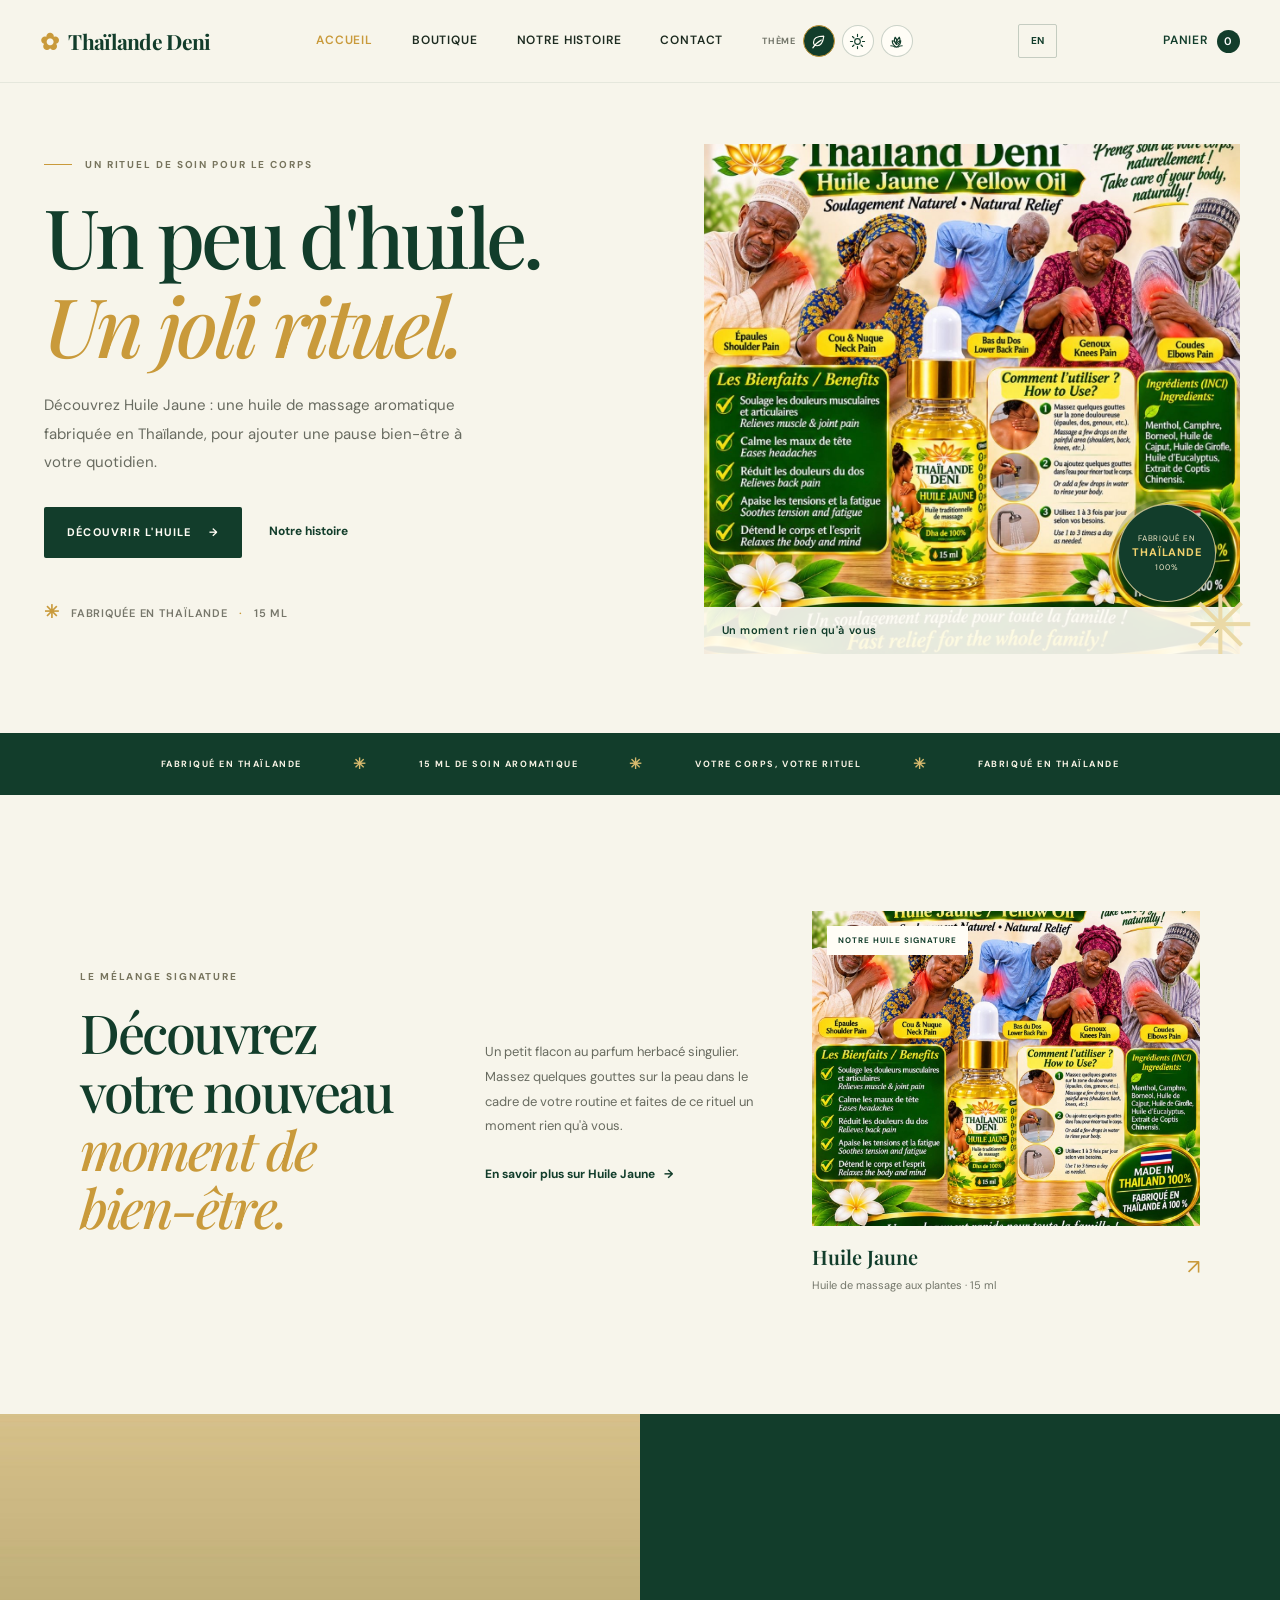
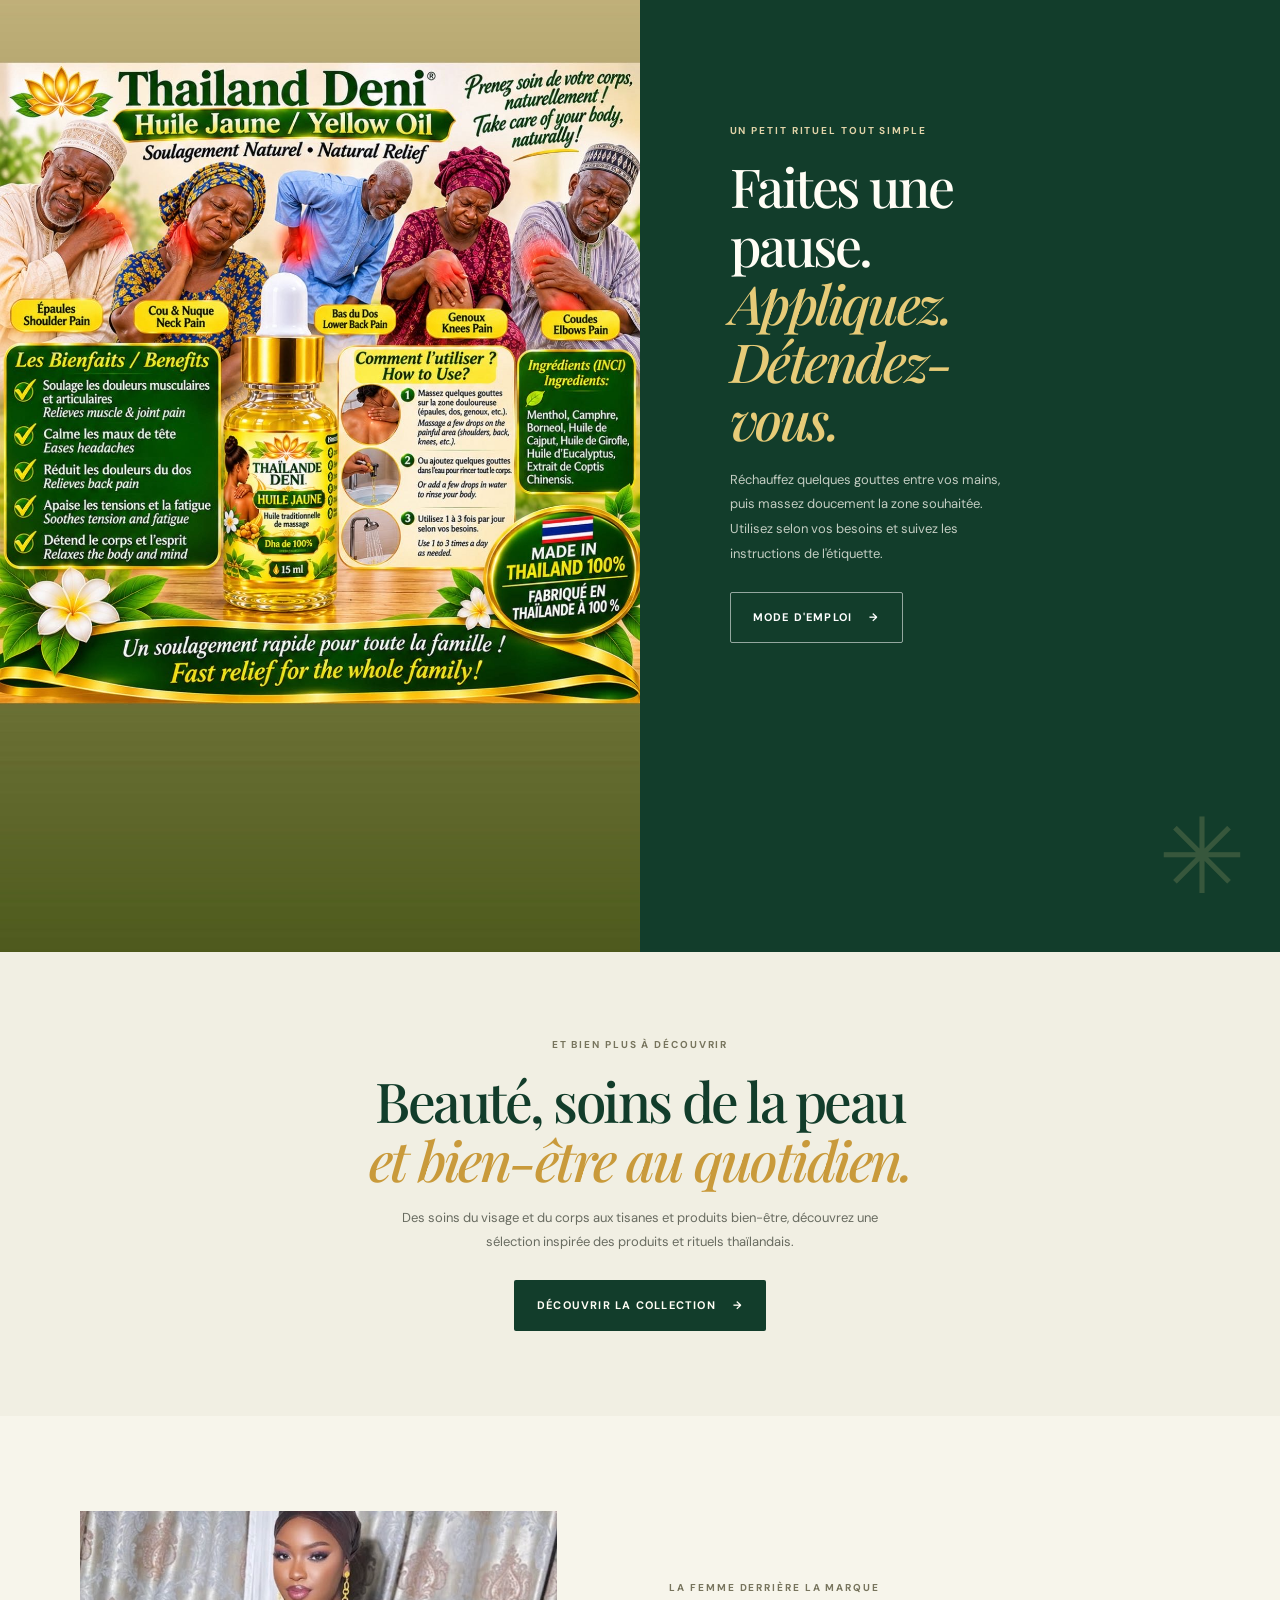
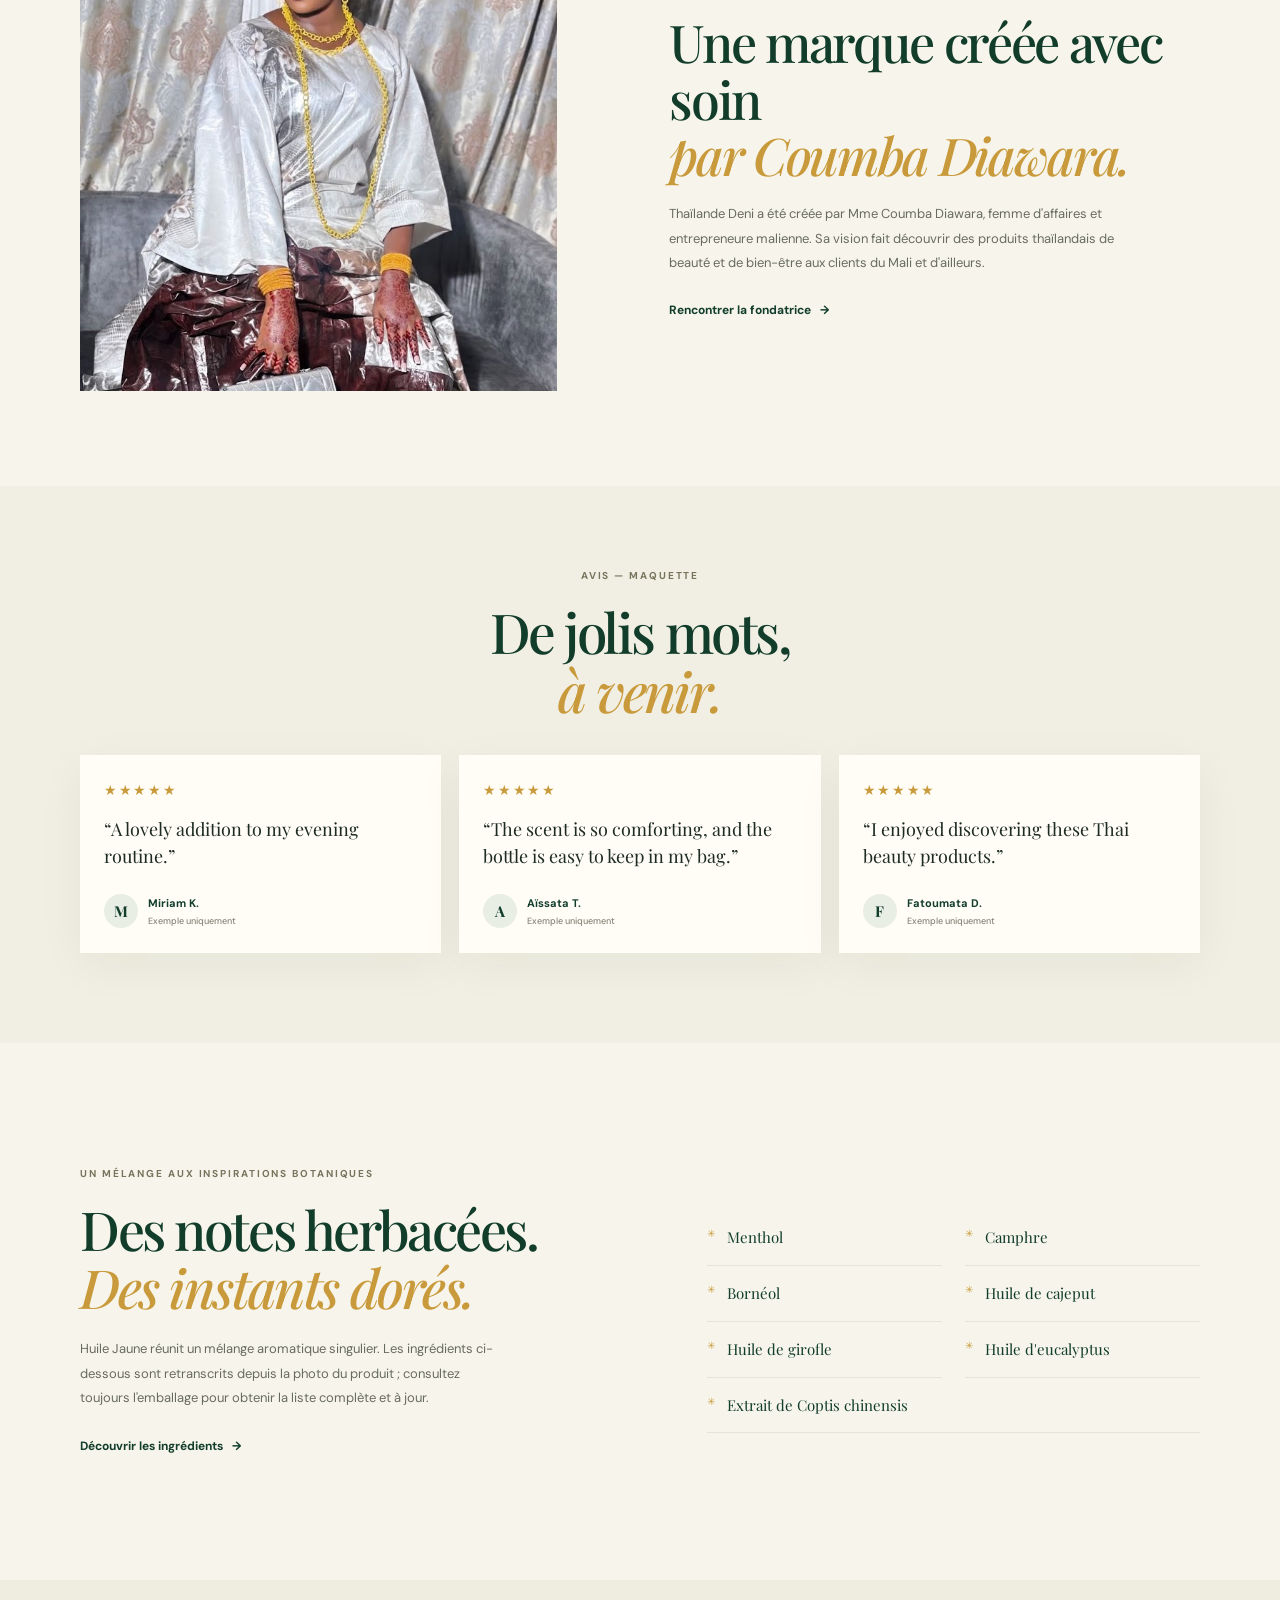
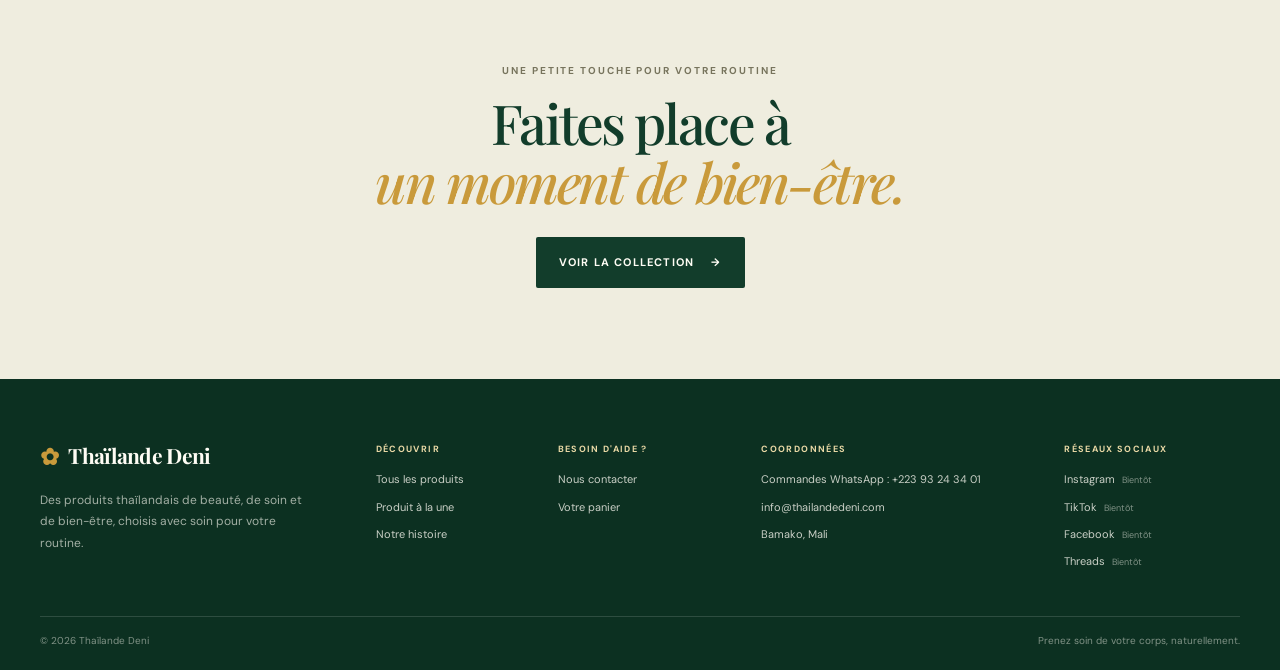
==== index.html @ bfac61f6 "li" ====
<!doctype html>
<html lang="fr">
  <head>
    <meta charset="utf-8">
    <meta name="viewport" content="width=device-width, initial-scale=1">
    <meta name="theme-color" content="#f7f5eb">
    <meta name="description" content="Discover Thai beauty, skincare and wellness at Thaïlande Deni, founded by Malian entrepreneur Coumba Diawara.">
    <title>Thaïlande Deni — Thai beauty & wellness</title>
    <link rel="icon" href="favicon-circle.png" type="image/png">
    <link rel="preconnect" href="https://fonts.googleapis.com">
    <link rel="preconnect" href="https://fonts.gstatic.com" crossorigin>
    <link href="https://fonts.googleapis.com/css2?family=DM+Sans:wght@400;500;600;700&family=Playfair+Display:wght@500;600;700&display=swap" rel="stylesheet">
    <link rel="stylesheet" href="styles.css">
    <script src="site.js" defer></script>
  </head>
  <body data-page="home">
    <div id="site-header"></div>
    <main>
      <section class="hero">
        <div class="hero-copy">
          <p class="eyebrow"><span class="eyebrow-line"></span> A THOUGHTFUL BODY-CARE RITUAL</p>
          <h1>A little oil.<br><em>A lovely ritual.</em></h1>
          <p class="hero-description">Meet Huile Jaune: an aromatic massage oil made in Thailand, created to bring a moment of care to your everyday.</p>
          <div class="hero-actions">
            <a class="button button-dark" href="shop.html">Discover the oil <span aria-hidden="true">→</span></a>
            <a class="text-link" href="story.html">Our story</a>
          </div>
          <div class="hero-note"><span class="thai-mark" aria-hidden="true">✳</span> Made in Thailand <span class="note-divider">·</span> 15 ml</div>
        </div>
        <a class="hero-image image-frame" href="product.html" aria-label="Discover Thaïlande Deni Huile Jaune">
          <img src="IMG_1289.JPG" alt="Thaïlande Deni Huile Jaune product poster, showing the golden 15 ml bottle and its ingredients">
          <span class="image-stamp"><span>MADE IN</span><strong>THAILAND</strong><span>100%</span></span>
          <span class="image-caption">A daily moment, made yours <span aria-hidden="true">↗</span></span>
        </a>
        <span class="hero-ornament ornament-one" aria-hidden="true">✳</span>
      </section>

      <section class="ticker" aria-label="Product highlights">
        <span>MADE IN THAILAND</span><i aria-hidden="true">✳</i><span>15 ML OF AROMATIC CARE</span><i aria-hidden="true">✳</i><span>YOUR BODY, YOUR RITUAL</span><i aria-hidden="true">✳</i><span>MADE IN THAILAND</span>
      </section>

      <section class="section product-intro">
        <div class="section-heading">
          <p class="eyebrow">THE SIGNATURE BLEND</p>
          <h2>Meet your new<br><em>moment of care.</em></h2>
        </div>
        <div class="product-intro-copy">
          <p>A compact bottle with a distinctive herbal aroma. Massage a few drops into the skin as part of your body-care routine, and let the familiar ritual be a moment just for you.</p>
          <a class="text-link" href="product.html">Get to know Huile Jaune <span aria-hidden="true">→</span></a>
        </div>
        <a class="product-feature-card" href="product.html">
          <div class="product-feature-image">
            <img src="IMG_1289.JPG" alt="Thaïlande Deni Huile Jaune, golden massage oil in a 15 ml dropper bottle" loading="lazy">
            <span class="product-badge">OUR SIGNATURE OIL</span>
          </div>
          <div class="product-feature-details">
            <div><h3>Huile Jaune</h3><p>Herbal massage oil · 15 ml</p></div>
            <span class="product-feature-arrow" aria-hidden="true">↗</span>
          </div>
        </a>
      </section>

      <section class="ritual-band">
        <div class="ritual-image">
          <img src="IMG_1289.JPG" alt="The Huile Jaune bottle and illustrated directions for use" loading="lazy">
        </div>
        <div class="ritual-copy">
          <p class="eyebrow eyebrow-light">A SIMPLE LITTLE RITUAL</p>
          <h2>Pause.<br><em>Apply. Unwind.</em></h2>
          <p>Warm a few drops between your hands, then massage gently into the area of your choice. Use as needed, following the directions on the product label.</p>
          <a class="button button-light" href="product.html#how-to-use">How to use <span aria-hidden="true">→</span></a>
        </div>
        <span class="ritual-flower" aria-hidden="true">✳</span>
      </section>

      <section class="home-collection">
        <p class="eyebrow">A LITTLE MORE TO EXPLORE</p>
        <h2>Thai beauty, skincare<br><em>& everyday wellness.</em></h2>
        <p>From skincare and body care to herbal teas and wellness finds, explore a collection inspired by the products and rituals of Thailand.</p>
        <a class="button button-dark" href="shop.html">Explore the collection <span aria-hidden="true">→</span></a>
      </section>

      <section class="founder-section">
        <div class="founder-image image-frame">
          <img src="CREATOR.png" alt="Ms. Coumba Diawara, Malian businesswoman and founder of Thaïlande Deni" loading="lazy">
        </div>
        <div class="founder-copy">
          <p class="eyebrow">THE WOMAN BEHIND THE BRAND</p>
          <h2>Founded with care<br><em>by Coumba Diawara.</em></h2>
          <p>Thaïlande Deni was started by Ms. Coumba Diawara, a Malian businesswoman and entrepreneur. Her vision brings Thai beauty and wellness discoveries to customers in Mali and beyond.</p>
          <a class="text-link" href="story.html">Meet the founder <span aria-hidden="true">→</span></a>
        </div>
      </section>

      <section class="reviews-section">
        <div class="reviews-heading">
          <p class="eyebrow">REVIEWS — MOCKUP</p>
          <h2>Kind words,<br><em>in the making.</em></h2>
        </div>
        <div class="review-grid">
          <article class="review-card">
            <p class="review-stars" aria-label="5 out of 5 stars">★★★★★</p>
            <blockquote>“A lovely addition to my evening routine.”</blockquote>
            <p class="review-author"><span aria-hidden="true">M</span><span>Miriam K.<small>Example only</small></span></p>
          </article>
          <article class="review-card">
            <p class="review-stars" aria-label="5 out of 5 stars">★★★★★</p>
            <blockquote>“The scent is so comforting, and the bottle is easy to keep in my bag.”</blockquote>
            <p class="review-author"><span aria-hidden="true">A</span><span>Aïssata T.<small>Example only</small></span></p>
          </article>
          <article class="review-card">
            <p class="review-stars" aria-label="5 out of 5 stars">★★★★★</p>
            <blockquote>“I enjoyed discovering these Thai beauty products.”</blockquote>
            <p class="review-author"><span aria-hidden="true">F</span><span>Fatoumata D.<small>Example only</small></span></p>
          </article>
        </div>
      </section>

      <section class="section ingredient-section">
        <div class="ingredient-copy">
          <p class="eyebrow">A BOTANICAL-INSPIRED BLEND</p>
          <h2>Herbal notes.<br><em>Golden moments.</em></h2>
          <p>Huile Jaune brings together a distinctive aromatic blend. The ingredient names below are transcribed from the product image; always check the packaging for the complete, current ingredient information.</p>
          <a class="text-link" href="product.html#ingredients">Explore the ingredients <span aria-hidden="true">→</span></a>
        </div>
        <div class="ingredient-list">
          <span>Menthol</span><span>Camphor</span><span>Borneol</span><span>Cajeput oil</span><span>Clove oil</span><span>Eucalyptus oil</span><span>Coptis chinensis extract</span>
        </div>
      </section>

      <section class="closing-cta">
        <p class="eyebrow">A LITTLE SOMETHING FOR YOUR ROUTINE</p>
        <h2>Make room for<br><em>a moment of care.</em></h2>
        <a class="button button-dark" href="shop.html">Shop the collection <span aria-hidden="true">→</span></a>
      </section>
    </main>
    <div id="site-footer"></div>
  </body>
</html>
---- styles.css ----
:root {
  color-scheme: light;
  --cream: #f7f5eb;
  --paper: #fffdf6;
  --green: #123d2b;
  --green-dark: #0c3021;
  --green-soft: #e9eee4;
  --gold: #c99a3b;
  --gold-light: #ead9a6;
  --ink: #1d2b20;
  --muted: #73766a;
  --line: #e7e4d7;
  --surface-soft: #efeddf;
  --surface-raised: #f1efe3;
  --image-bg: #d7ce9e;
  --image-accent: #b6a95c;
  --eyebrow: #77745d;
  --body-muted: #686b60;
  --text-muted: #77776b;
  --text-subtle: #858578;
  --input-border: #dedbce;
  --input-background: rgba(255,253,246,.62);
  --header-border: rgba(18, 61, 43, .08);
  --header-control-border: rgba(18, 61, 43, .22);
  --focus-ring: rgba(201,154,59,.12);
  --image-stamp-border: rgba(234,217,166,.8);
  --image-stamp-shadow: rgba(18,61,43,.18);
  --image-stamp-text: #f2e8c9;
  --image-stamp-accent: #f1d16e;
  --image-caption-bg: rgba(255,253,246,.9);
  --ticker-text: #f7f3e5;
  --ticker-accent: #d7ba6e;
  --shadow-tint: rgba(35,47,27,.05);
  --serif: "Playfair Display", Georgia, serif;
  --sans: "DM Sans", Arial, sans-serif;
}

html[data-theme="saffron"] {
  --cream: #fbf3e7;
  --paper: #fffaf1;
  --green: #633d2c;
  --green-dark: #3d261f;
  --green-soft: #f1e4d4;
  --gold: #b9693a;
  --gold-light: #e7b77d;
  --ink: #30251f;
  --muted: #78675c;
  --line: #e9dacb;
  --surface-soft: #f0e2d2;
  --surface-raised: #f8efe3;
  --image-bg: #ddc69b;
  --image-accent: #bd8950;
  --eyebrow: #80634e;
  --body-muted: #705f53;
  --text-muted: #79685c;
  --text-subtle: #897a6d;
  --input-border: #e4d2c1;
  --input-background: rgba(255,250,241,.74);
  --header-border: rgba(99,61,44,.12);
  --header-control-border: rgba(99,61,44,.25);
  --focus-ring: rgba(185,105,58,.14);
  --image-stamp-border: rgba(231,183,125,.8);
  --image-stamp-shadow: rgba(61,38,31,.18);
  --image-stamp-text: #fff0d8;
  --image-stamp-accent: #f2c475;
  --image-caption-bg: rgba(255,250,241,.92);
  --ticker-text: #fff5e8;
  --ticker-accent: #efc579;
  --shadow-tint: rgba(69,43,29,.07);
}

html[data-theme="lotus"] {
  --cream: #f2f0f7;
  --paper: #fffdfd;
  --green: #48334f;
  --green-dark: #302339;
  --green-soft: #ebe5f0;
  --gold: #a75968;
  --gold-light: #dfb4aa;
  --ink: #2c2630;
  --muted: #766c78;
  --line: #e6dfe8;
  --surface-soft: #ebe7f0;
  --surface-raised: #f5f0f5;
  --image-bg: #d7c8db;
  --image-accent: #927282;
  --eyebrow: #78677a;
  --body-muted: #6f6572;
  --text-muted: #766c78;
  --text-subtle: #867b89;
  --input-border: #dcd3e0;
  --input-background: rgba(255,253,253,.76);
  --header-border: rgba(72,51,79,.12);
  --header-control-border: rgba(72,51,79,.24);
  --focus-ring: rgba(167,89,104,.14);
  --image-stamp-border: rgba(223,180,170,.82);
  --image-stamp-shadow: rgba(48,35,57,.2);
  --image-stamp-text: #f8eaf0;
  --image-stamp-accent: #f0c3b4;
  --image-caption-bg: rgba(255,253,253,.92);
  --ticker-text: #f8f2f8;
  --ticker-accent: #e8bec0;
  --shadow-tint: rgba(48,35,57,.07);
}

* { box-sizing: border-box; }

html { scroll-behavior: smooth; }

body {
  margin: 0;
  background: var(--cream);
  color: var(--ink);
  font-family: var(--sans);
  font-size: 15px;
  line-height: 1.65;
  -webkit-font-smoothing: antialiased;
}

img { display: block; max-width: 100%; }
a { color: inherit; }
button, input, select, textarea { font: inherit; }
button, a { -webkit-tap-highlight-color: transparent; }

.skip-link {
  position: absolute;
  top: -50px;
  left: 16px;
  z-index: 20;
  padding: 10px 16px;
  background: var(--paper);
  color: var(--green);
}
.skip-link:focus { top: 12px; }

.site-header {
  position: relative;
  z-index: 5;
  border-bottom: 1px solid var(--header-border);
  background: var(--cream);
}
.header-inner {
  width: min(1240px, calc(100% - 80px));
  height: 82px;
  margin: 0 auto;
  display: flex;
  align-items: center;
  justify-content: space-between;
}
.wordmark {
  display: inline-flex;
  align-items: center;
  gap: 10px;
  color: var(--green);
  font-family: var(--serif);
  font-size: 21px;
  font-weight: 700;
  letter-spacing: -.7px;
  text-decoration: none;
}
.wordmark-flower { color: var(--gold); font-size: 23px; }
.primary-nav { display: flex; align-items: center; gap: 39px; }
.primary-nav a, .header-bag {
  color: var(--ink);
  font-size: 12px;
  font-weight: 600;
  letter-spacing: .07em;
  text-decoration: none;
  text-transform: uppercase;
}
.primary-nav a { transition: color .2s ease; }
.primary-nav a:hover, .primary-nav a[aria-current="page"] { color: var(--gold); }
.header-bag {
  display: inline-flex;
  align-items: center;
  gap: 9px;
  color: var(--green);
}
.language-toggle {
  min-width: 39px;
  height: 34px;
  padding: 0 8px;
  border: 1px solid var(--header-control-border);
  border-radius: 2px;
  background: transparent;
  color: var(--green);
  cursor: pointer;
  font-size: 10px;
  font-weight: 700;
  letter-spacing: .08em;
}
.language-toggle:hover { border-color: var(--gold); color: var(--gold); }
.theme-control { display: inline-flex; align-items: center; gap: 7px; color: var(--green); }
.theme-control-label { color: var(--muted); font-size: 9px; font-weight: 700; letter-spacing: .08em; text-transform: uppercase; }
.theme-option {
  display: grid;
  width: 32px;
  height: 32px;
  place-items: center;
  padding: 6px;
  border: 1px solid var(--header-control-border);
  border-radius: 50%;
  background: var(--paper);
  color: var(--green);
  cursor: pointer;
  transition: background .2s ease, color .2s ease, border-color .2s ease;
}
.theme-option svg { width: 17px; height: 17px; fill: none; stroke: currentColor; stroke-linecap: round; stroke-linejoin: round; stroke-width: 1.6; }
.theme-option[aria-pressed="true"] { border-color: var(--gold); background: var(--green); color: var(--paper); }
.theme-option:hover { border-color: var(--gold); }
.theme-option:focus-visible { outline: 2px solid var(--gold); outline-offset: 3px; }
.bag-count {
  display: inline-grid;
  width: 23px;
  height: 23px;
  place-items: center;
  border-radius: 50%;
  background: var(--green);
  color: white;
  font-size: 11px;
}
.menu-toggle {
  display: none;
  border: 0;
  background: transparent;
  color: var(--green);
  font-size: 23px;
}

.hero {
  position: relative;
  width: min(1240px, calc(100% - 80px));
  min-height: 650px;
  margin: 0 auto;
  display: grid;
  grid-template-columns: 1fr .91fr;
  align-items: center;
  gap: 74px;
  padding: 55px 0 74px;
}
.hero-copy { position: relative; z-index: 1; padding: 0 0 12px 4px; }
.eyebrow {
  margin: 0 0 19px;
  color: var(--eyebrow);
  font-size: 10px;
  font-weight: 700;
  letter-spacing: .19em;
  line-height: 1.5;
  text-transform: uppercase;
}
.eyebrow-line {
  display: inline-block;
  width: 28px;
  height: 1px;
  margin: 0 9px 3px 0;
  background: var(--gold);
}
h1, h2, h3, p { margin-top: 0; }
h1, h2 {
  color: var(--green);
  font-family: var(--serif);
  font-weight: 500;
  letter-spacing: -.045em;
  line-height: 1.08;
}
.hero h1 { margin-bottom: 23px; font-size: clamp(52px, 6.4vw, 84px); }
h1 em, h2 em { color: var(--gold); font-weight: 500; }
.hero-description {
  max-width: 440px;
  margin-bottom: 30px;
  color: var(--body-muted);
  font-size: 15px;
  line-height: 1.9;
}
.hero-actions { display: flex; align-items: center; gap: 27px; }
.button {
  min-height: 51px;
  display: inline-flex;
  align-items: center;
  justify-content: center;
  gap: 17px;
  padding: 0 22px;
  border: 1px solid transparent;
  border-radius: 2px;
  cursor: pointer;
  font-size: 11px;
  font-weight: 700;
  letter-spacing: .11em;
  text-decoration: none;
  text-transform: uppercase;
  transition: background .2s ease, color .2s ease, transform .2s ease;
}
.button:hover { transform: translateY(-2px); }
.button-dark { background: var(--green); color: #fffdf5; }
.button-dark:hover { background: var(--green-dark); }
.button-light { border-color: rgba(255,255,255,.55); background: transparent; color: white; }
.button-light:hover { background: white; color: var(--green); }
.text-link {
  display: inline-flex;
  align-items: center;
  gap: 9px;
  color: var(--green);
  font-size: 12px;
  font-weight: 700;
  text-decoration: none;
}
.text-link:hover { color: var(--gold); }
.hero-note {
  margin-top: 40px;
  color: var(--text-muted);
  font-size: 11px;
  font-weight: 600;
  letter-spacing: .08em;
  text-transform: uppercase;
}
.thai-mark { margin-right: 7px; color: var(--gold); font-size: 18px; vertical-align: -1px; }
.note-divider { margin: 0 7px; color: var(--gold); }
.hero-image {
  position: relative;
  width: 100%;
  height: 510px;
  overflow: hidden;
  background: var(--image-bg);
  text-decoration: none;
}
.image-frame { display: block; }
.image-frame img {
  width: 100%;
  height: 100%;
  object-fit: cover;
  object-position: center;
  transition: transform .6s cubic-bezier(.2,.7,.2,1);
}
.image-frame:hover img { transform: scale(1.025); }
.image-stamp {
  position: absolute;
  right: 24px;
  bottom: 52px;
  width: 98px;
  height: 98px;
  display: flex;
  flex-direction: column;
  align-items: center;
  justify-content: center;
  border: 1px solid var(--image-stamp-border);
  border-radius: 50%;
  background: var(--green);
  box-shadow: 0 0 0 5px var(--image-stamp-shadow);
  color: var(--image-stamp-text);
  font-size: 8px;
  letter-spacing: .1em;
  line-height: 1.55;
  text-align: center;
}
.image-stamp strong { color: var(--image-stamp-accent); font-size: 11px; }
.image-caption {
  position: absolute;
  right: 0;
  bottom: 0;
  left: 0;
  display: flex;
  justify-content: space-between;
  padding: 14px 18px;
  background: var(--image-caption-bg);
  color: var(--green);
  font-size: 11px;
  font-weight: 600;
  letter-spacing: .05em;
}
.hero-ornament {
  position: absolute;
  right: -57px;
  bottom: 66px;
  color: var(--gold-light);
  font-size: 82px;
  line-height: 1;
}

.ticker {
  min-height: 62px;
  display: flex;
  align-items: center;
  justify-content: center;
  gap: clamp(18px, 4vw, 55px);
  overflow: hidden;
  background: var(--green);
  color: var(--ticker-text);
  font-size: 9px;
  font-weight: 700;
  letter-spacing: .17em;
  white-space: nowrap;
}
.ticker i { color: var(--ticker-accent); font-size: 15px; font-style: normal; }

.section { width: min(1120px, calc(100% - 80px)); margin: 0 auto; }
.product-intro {
  display: grid;
  grid-template-columns: .9fr .7fr 1fr;
  align-items: center;
  column-gap: 55px;
  padding-top: 116px;
  padding-bottom: 120px;
}
.section-heading h2, .ingredient-copy h2, .ritual-copy h2, .how-to-heading h2 {
  margin-bottom: 0;
  font-size: clamp(38px, 4.2vw, 54px);
}
.product-intro-copy { align-self: center; padding-top: 21px; }
.product-intro-copy p, .ingredient-copy > p:not(.eyebrow) {
  margin-bottom: 22px;
  color: var(--body-muted);
  font-size: 13px;
  line-height: 1.9;
}
.product-feature-card { color: inherit; text-decoration: none; }
.product-feature-image {
  position: relative;
  height: 315px;
  overflow: hidden;
  background: var(--image-bg);
}
.product-feature-image img, .shop-card-image img {
  width: 100%;
  height: 100%;
  object-fit: cover;
  object-position: center;
  transition: transform .5s ease;
}
.product-feature-card:hover .product-feature-image img, .shop-card-image:hover img { transform: scale(1.035); }
.product-badge {
  position: absolute;
  top: 15px;
  left: 15px;
  padding: 8px 11px;
  background: var(--paper);
  color: var(--green);
  font-size: 8px;
  font-weight: 700;
  letter-spacing: .13em;
}
.product-feature-details { display: flex; align-items: center; justify-content: space-between; padding-top: 14px; }
.product-feature-details h3 { margin-bottom: 3px; color: var(--green); font-family: var(--serif); font-size: 20px; font-weight: 600; }
.product-feature-details p { margin: 0; color: var(--muted); font-size: 11px; }
.product-feature-arrow { color: var(--gold); font-size: 21px; }

.ritual-band {
  position: relative;
  min-height: 480px;
  display: grid;
  grid-template-columns: 1fr 1fr;
  overflow: hidden;
  background: var(--green);
}
.ritual-image { min-height: 480px; overflow: hidden; background: var(--image-accent); }
.ritual-image img { width: 100%; height: 100%; object-fit: cover; object-position: center; }
.ritual-copy { align-self: center; max-width: 460px; padding: 70px 12% 70px 14%; }
.eyebrow-light { color: #e2d4a9; }
.ritual-copy h2 { margin-bottom: 20px; color: #fffdf5; }
.ritual-copy h2 em { color: #e7cb78; }
.ritual-copy > p:not(.eyebrow) { margin-bottom: 25px; color: rgba(255,253,245,.75); font-size: 13px; line-height: 1.9; }
.ritual-flower { position: absolute; right: 34px; bottom: 8px; color: rgba(225,206,140,.18); font-size: 105px; }

.ingredient-section {
  display: grid;
  grid-template-columns: 1fr 1fr;
  gap: 12%;
  padding-top: 123px;
  padding-bottom: 122px;
}
.ingredient-copy > p:not(.eyebrow) { max-width: 415px; margin-top: 21px; }
.ingredient-copy .text-link { margin-top: 1px; }
.ingredient-list {
  display: grid;
  grid-template-columns: 1fr 1fr;
  align-content: center;
  gap: 0 23px;
  padding-top: 20px;
}
.ingredient-list span {
  position: relative;
  padding: 15px 0 15px 20px;
  border-bottom: 1px solid var(--line);
  color: var(--green);
  font-family: var(--serif);
  font-size: 15px;
}
.ingredient-list span::before { position: absolute; left: 0; color: var(--gold); content: "✳"; font-size: 10px; }
.ingredient-list span:last-child { grid-column: span 2; }

.closing-cta, .product-last-cta {
  padding: 83px 20px 91px;
  background: var(--surface-soft);
  text-align: center;
}
.home-collection { padding: 85px 20px; background: var(--surface-raised); text-align: center; }
.home-collection h2 { margin-bottom: 16px; font-size: clamp(38px, 4.7vw, 55px); }
.home-collection > p:not(.eyebrow) { max-width: 520px; margin: 0 auto 25px; color: var(--body-muted); font-size: 13px; line-height: 1.9; }
.founder-section {
  width: min(1120px, calc(100% - 80px));
  margin: 0 auto;
  display: grid;
  grid-template-columns: .9fr 1fr;
  align-items: center;
  gap: 10%;
  padding: 95px 0;
}
.founder-image { height: 480px; overflow: hidden; background: var(--surface-soft); }
.founder-image img { width: 100%; height: 100%; object-fit: cover; object-position: center 30%; }
.founder-copy h2 { margin-bottom: 19px; font-size: clamp(38px, 4.2vw, 52px); }
.founder-copy > p:not(.eyebrow) { max-width: 450px; margin-bottom: 21px; color: var(--body-muted); font-size: 13px; line-height: 1.9; }
.reviews-section { padding: 82px max(40px, calc((100% - 1120px) / 2)) 90px; background: var(--surface-raised); }
.reviews-heading { max-width: 580px; margin: 0 auto 34px; text-align: center; }
.reviews-heading h2 { margin-bottom: 13px; font-size: clamp(38px, 4.7vw, 55px); }
.reviews-heading > p:last-child { margin: 0; color: var(--text-muted); font-size: 12px; line-height: 1.8; }
.review-grid { display: grid; grid-template-columns: repeat(3, minmax(0, 1fr)); gap: 18px; }
.review-card { padding: 24px; background: var(--paper); box-shadow: 0 12px 45px var(--shadow-tint); }
.review-stars { margin-bottom: 14px; color: var(--gold); font-size: 14px; letter-spacing: .12em; }
.review-card blockquote { min-height: 58px; margin: 0 0 20px; color: var(--ink); font-family: var(--serif); font-size: 18px; line-height: 1.5; }
.review-author { display: flex; align-items: center; gap: 10px; margin: 0; color: var(--green); font-size: 11px; font-weight: 700; }
.review-author > span:first-child { display: grid; width: 34px; height: 34px; place-items: center; border-radius: 50%; background: var(--green-soft); color: var(--green); font-family: var(--serif); font-size: 15px; }
.review-author small { display: block; margin-top: 2px; color: var(--text-subtle); font-size: 9px; font-weight: 500; }
.closing-cta h2, .product-last-cta h2 { margin-bottom: 25px; font-size: clamp(38px, 4.7vw, 55px); }
.closing-cta .eyebrow, .product-last-cta .eyebrow { margin-bottom: 15px; }

.site-footer { background: var(--green-dark); color: rgba(255,253,245,.78); }
.footer-main {
  width: min(1240px, calc(100% - 80px));
  margin: 0 auto;
  display: grid;
  grid-template-columns: 1.4fr .7fr .8fr 1.25fr .8fr;
  gap: 28px;
  padding: 58px 0 46px;
}
.footer-brand .wordmark { margin-bottom: 15px; color: #fffdf5; }
.footer-brand p { max-width: 270px; margin-bottom: 0; color: rgba(255,253,245,.62); font-size: 12px; line-height: 1.8; }
.footer-heading { margin: 5px 0 14px; color: var(--gold-light); font-size: 9px; font-weight: 700; letter-spacing: .15em; text-transform: uppercase; }
.footer-links { display: grid; gap: 9px; }
.footer-links a { color: rgba(255,253,245,.78); font-size: 11px; text-decoration: none; }
.footer-links a:hover { color: var(--gold-light); }
.footer-links > span { color: rgba(255,253,245,.78); font-size: 11px; }
.social-placeholders small { margin-left: 4px; color: rgba(255,253,245,.48); font-size: 9px; }
.footer-bottom {
  width: min(1240px, calc(100% - 80px));
  margin: 0 auto;
  display: flex;
  justify-content: space-between;
  padding: 16px 0 20px;
  border-top: 1px solid rgba(255,255,255,.14);
  color: rgba(255,253,245,.48);
  font-size: 10px;
}

.page-hero { padding: 86px 20px 81px; text-align: center; }
.page-hero .eyebrow { margin-bottom: 17px; }
.page-hero h1, .story-hero h1, .contact-intro h1 {
  margin-bottom: 18px;
  font-size: clamp(48px, 6.5vw, 76px);
}
.page-hero > p:last-child { max-width: 500px; margin: 0 auto; color: var(--body-muted); font-size: 14px; line-height: 1.9; }
.shop-hero { background: var(--surface-raised); }
.shop-layout {
  width: min(1240px, calc(100% - 80px));
  margin: 0 auto;
  padding: 68px 0 40px;
}
.product-grid { display: grid; grid-template-columns: repeat(4, minmax(0, 1fr)); gap: 22px; }
.catalog-card { min-width: 0; padding: 12px; background: var(--paper); box-shadow: 0 12px 45px var(--shadow-tint); }
.catalog-card-image { height: 245px; display: block; overflow: hidden; background: var(--surface-raised); }
.catalog-card-image img { width: 100%; height: 100%; object-fit: contain; padding: 8px; transition: transform .4s ease; }
.catalog-card-image:hover img { transform: scale(1.035); }
.catalog-card-info { min-height: 157px; padding: 17px 3px 12px; }
.catalog-card-info .eyebrow { margin-bottom: 5px; font-size: 8px; }
.catalog-card-info h2 { margin: 0 0 5px; font-size: 20px; line-height: 1.2; }
.catalog-card-info h2 a { text-decoration: none; }
.catalog-card-info > p:not(.eyebrow) { min-height: 35px; margin-bottom: 9px; color: var(--muted); font-size: 10px; line-height: 1.6; }
.catalog-card-info .shop-price { display: block; padding: 0; font-size: 15px; }
.catalog-note { margin: 24px 0 0; color: var(--text-muted); font-size: 11px; text-align: center; }
.shop-aside h2 { margin-bottom: 19px; font-size: 48px; }
.shop-aside > p:not(.eyebrow) { max-width: 310px; color: var(--body-muted); font-size: 13px; line-height: 1.9; }
.shop-aside-note { display: flex; align-items: center; gap: 14px; margin-top: 32px; color: var(--gold); }
.shop-aside-note > span:first-child { font-size: 27px; }
.shop-aside-note > span:last-child { color: var(--text-muted); font-size: 11px; line-height: 1.8; }
.shop-aside-note strong { color: var(--green); }
.shop-card { padding: 16px 16px 19px; background: var(--paper); box-shadow: 0 12px 45px var(--shadow-tint); }
.shop-card-image { position: relative; height: 370px; display: block; overflow: hidden; background: var(--image-bg); }
.shop-card-info { display: flex; justify-content: space-between; gap: 16px; padding: 20px 3px 18px; }
.shop-card-info .eyebrow { margin-bottom: 5px; font-size: 8px; }
.shop-card-info h2 { margin: 0 0 1px; font-size: 24px; }
.shop-card-info h2 a { text-decoration: none; }
.shop-card-info p:not(.eyebrow) { margin-bottom: 0; color: var(--muted); font-size: 11px; }
.shop-price { padding-top: 15px; color: var(--green); font-family: var(--serif); font-size: 18px; }
.button-wide { width: 100%; }
.shop-note { margin: 12px 0 0; color: var(--text-subtle); font-size: 10px; text-align: center; }
.shop-promise {
  display: flex;
  justify-content: center;
  gap: clamp(36px, 8vw, 110px);
  padding: 34px 20px;
  border-top: 1px solid var(--line);
  background: var(--surface-raised);
}
.shop-promise > div { display: flex; align-items: center; gap: 12px; }
.shop-promise > div > span { color: var(--gold); font-size: 22px; }
.shop-promise p { margin: 0; color: var(--text-muted); font-size: 10px; line-height: 1.7; }
.shop-promise strong { color: var(--green); font-size: 11px; }

.breadcrumb {
  width: min(1120px, calc(100% - 80px));
  margin: 24px auto 0;
  display: flex;
  gap: 10px;
  color: var(--text-subtle);
  font-size: 10px;
}
.breadcrumb a { color: var(--green); text-decoration: none; }
.product-not-found { width: min(1120px, calc(100% - 80px)); min-height: 45vh; margin: 0 auto; display: grid; align-content: center; justify-items: start; padding: 70px 0; }
.product-not-found h1 { margin-bottom: 24px; font-size: clamp(42px, 5vw, 60px); }
.product-detail {
  width: min(1120px, calc(100% - 80px));
  margin: 26px auto 0;
  display: grid;
  grid-template-columns: 1fr .8fr;
  align-items: center;
  gap: 10%;
  padding-bottom: 98px;
}
.product-detail-image {
  position: relative;
  height: 590px;
  overflow: hidden;
  background: var(--image-bg);
}
.product-detail-copy { padding: 18px 0; }
.product-detail-copy h1 { margin: 0; overflow-wrap: anywhere; font-size: clamp(42px, 4vw, 58px); }
.product-subtitle { margin: 8px 0 16px; color: var(--text-muted); font-family: var(--serif); font-size: 17px; }
.product-price { display: inline; margin: 0; color: var(--green); font-family: var(--serif); font-size: 23px; }
.price-note { display: inline; margin-left: 9px; color: var(--text-subtle); font-size: 9px; }
.product-lede { margin: 22px 0 24px; color: var(--body-muted); font-size: 13px; line-height: 1.9; }
.product-buy-row { display: flex; align-items: center; gap: 10px; }
.quantity-label { position: absolute; width: 1px; height: 1px; overflow: hidden; clip: rect(0,0,0,0); white-space: nowrap; }
.quantity-input { width: 58px; height: 51px; padding: 0 8px; border: 1px solid var(--input-border); background: transparent; color: var(--green); text-align: center; }
.product-buy-row .button { flex: 1; }
.product-origin { margin: 19px 0 24px; color: var(--text-muted); font-size: 10px; font-weight: 600; letter-spacing: .06em; text-transform: uppercase; }
.product-origin > span:first-child { color: var(--gold); font-size: 15px; }
.product-accordion { padding-top: 18px; border-top: 1px solid var(--line); }
.product-accordion h2 { margin-bottom: 7px; font-family: var(--sans); font-size: 11px; font-weight: 700; letter-spacing: .06em; }
.product-accordion p { margin-bottom: 0; color: var(--text-muted); font-size: 11px; line-height: 1.8; }
.product-accordion ul { margin: 0; padding-left: 18px; color: var(--text-muted); font-size: 11px; line-height: 1.8; }
.product-detail-image img { object-fit: contain; padding: 12px; background: var(--surface-raised); }
.how-to-section {
  display: grid;
  grid-template-columns: .75fr 1fr;
  gap: 12%;
  padding: 90px max(40px, calc((100% - 1120px) / 2));
  background: var(--surface-soft);
}
.how-to-heading h2 { font-size: 46px; }
.how-to-steps { display: grid; gap: 0; }
.how-to-step { display: grid; grid-template-columns: 54px 1fr; gap: 12px; padding: 17px 0; border-bottom: 1px solid var(--line); }
.how-to-step:first-child { padding-top: 0; }
.how-to-step > span { color: var(--gold); font-family: var(--serif); font-size: 21px; }
.how-to-step h3 { margin-bottom: 4px; color: var(--green); font-family: var(--serif); font-size: 19px; font-weight: 600; }
.how-to-step p { max-width: 400px; margin-bottom: 0; color: var(--text-muted); font-size: 12px; line-height: 1.8; }
.safety-note { width: min(1120px, calc(100% - 80px)); margin: 28px auto; padding: 17px 20px; border-left: 2px solid var(--gold); background: var(--surface-raised); }
.safety-note strong { color: var(--green); font-size: 11px; }
.safety-note p { margin: 3px 0 0; color: var(--text-muted); font-size: 10px; line-height: 1.8; }
.product-last-cta { margin-top: 65px; }

.story-hero {
  width: min(1120px, calc(100% - 80px));
  margin: 0 auto;
  display: grid;
  grid-template-columns: .9fr 1fr;
  align-items: center;
  gap: 10%;
  padding: 73px 0 87px;
}
.story-hero-copy > p:last-child { max-width: 410px; margin-bottom: 0; color: var(--body-muted); font-size: 14px; line-height: 1.9; }
.story-artwork { width: min(100%, 440px); margin: 0 auto; }
.story-image { width: 100%; aspect-ratio: 1; overflow: hidden; border-radius: 50%; background: var(--image-bg); }
.story-image img { object-position: center 18%; }
.story-image-note { margin: 11px 0 0; color: var(--text-muted); font-size: 10px; text-align: center; }
.story-values {
  display: grid;
  grid-template-columns: repeat(3, 1fr);
  gap: 45px;
  padding: 77px max(40px, calc((100% - 1120px) / 2)) 82px;
  background: var(--surface-soft);
}
.story-number { display: block; margin-bottom: 18px; color: var(--gold); font-family: var(--serif); font-size: 24px; }
.story-value h2 { margin-bottom: 10px; font-size: 24px; }
.story-value p { margin-bottom: 0; color: var(--text-muted); font-size: 12px; line-height: 1.9; }
.story-quote { padding: 75px 20px 78px; color: var(--green); text-align: center; }
.story-quote > span { color: var(--gold); font-size: 29px; }
.story-quote blockquote { margin: 12px 0 8px; font-family: var(--serif); font-size: clamp(23px, 3.1vw, 36px); font-style: italic; }
.story-quote p { margin: 0; color: var(--text-muted); font-size: 11px; }

.contact-layout {
  width: min(1040px, calc(100% - 80px));
  margin: 0 auto;
  display: grid;
  grid-template-columns: .8fr 1fr;
  gap: 14%;
  padding: 86px 0 100px;
}
.contact-intro h1 { font-size: clamp(59px, 7vw, 79px); }
.contact-intro > p:not(.eyebrow) { max-width: 340px; color: var(--body-muted); font-size: 14px; line-height: 1.9; }
.contact-aside { display: flex; gap: 12px; max-width: 340px; margin-top: 35px; padding-top: 21px; border-top: 1px solid var(--line); }
.contact-aside > span { color: var(--gold); font-size: 20px; }
.contact-aside p { margin: 0; color: var(--text-muted); font-size: 11px; line-height: 1.8; }
.contact-details { margin-top: 29px; padding-top: 21px; border-top: 1px solid var(--line); }
.contact-details h2 { margin-bottom: 13px; color: var(--green); font-family: var(--sans); font-size: 12px; letter-spacing: .04em; }
.contact-details p { display: grid; gap: 2px; margin: 0 0 12px; color: var(--text-muted); font-size: 11px; line-height: 1.6; }
.contact-details strong { color: var(--green); font-size: 10px; }
.contact-details a { width: fit-content; color: var(--green); text-decoration-color: var(--gold); text-underline-offset: 3px; }
.contact-form { display: grid; grid-template-columns: 1fr; gap: 9px; }
.contact-form label { margin-top: 9px; color: var(--green); font-size: 10px; font-weight: 700; letter-spacing: .08em; }
.contact-form input, .contact-form select, .contact-form textarea {
  width: 100%;
  min-height: 47px;
  padding: 12px;
  border: 1px solid var(--input-border);
  border-radius: 0;
  outline: none;
  background: var(--input-background);
  color: var(--ink);
  font-size: 12px;
}
.contact-form input:focus, .contact-form select:focus, .contact-form textarea:focus { border-color: var(--gold); box-shadow: 0 0 0 2px var(--focus-ring); }
.contact-form textarea { resize: vertical; }
.contact-form .button { justify-self: start; margin-top: 7px; }
.form-note { margin: 2px 0 0; color: var(--text-subtle); font-size: 10px; }
.form-status { min-height: 20px; margin: 0; color: var(--green); font-size: 11px; }
.contact-bottom { display: flex; justify-content: space-between; align-items: center; padding: 29px max(40px, calc((100% - 1040px) / 2)); background: var(--surface-soft); }
.contact-bottom .eyebrow { margin: 0; }

.cart-main { width: min(980px, calc(100% - 80px)); min-height: 55vh; margin: 0 auto; padding: 73px 0 100px; }
.cart-heading { padding-bottom: 25px; border-bottom: 1px solid var(--line); }
.cart-heading .eyebrow { margin-bottom: 10px; }
.cart-heading h1 { margin: 0; font-size: 43px; }
.cart-heading-count { margin-left: 9px; color: var(--gold); font-family: var(--sans); font-size: 14px; letter-spacing: 0; vertical-align: 7px; }
.cart-empty { padding: 70px 20px; text-align: center; }
.cart-empty > span { color: var(--gold); font-size: 35px; }
.cart-empty h2 { margin: 12px 0; font-size: 29px; }
.cart-empty p { margin-bottom: 22px; color: var(--text-muted); font-size: 12px; }
.cart-row { display: grid; grid-template-columns: 135px 1fr auto; gap: 25px; align-items: center; padding: 24px 0; border-bottom: 1px solid var(--line); }
.cart-row-image { width: 135px; height: 145px; overflow: hidden; background: var(--image-bg); }
.cart-row-image img { width: 100%; height: 100%; object-fit: cover; }
.cart-row-info h2 { margin-bottom: 3px; font-size: 24px; }
.cart-row-info p { margin-bottom: 13px; color: var(--text-muted); font-size: 11px; }
.cart-row-controls { display: flex; align-items: center; gap: 9px; }
.cart-row-controls button { width: 30px; height: 30px; border: 1px solid var(--line); background: transparent; color: var(--green); cursor: pointer; }
.cart-row-controls button:hover { border-color: var(--green); }
.cart-row-controls .remove-item { width: auto; margin-left: 9px; border: 0; color: var(--text-subtle); font-size: 10px; text-decoration: underline; }
.cart-row-price { align-self: start; padding-top: 9px; color: var(--green); font-family: var(--serif); font-size: 17px; }
.cart-summary { display: grid; grid-template-columns: 1fr auto; gap: 11px; padding: 24px 0 0; }
.cart-summary p { margin: 0; color: var(--text-muted); font-size: 12px; }
.cart-summary strong { color: var(--green); font-family: var(--serif); font-size: 18px; }
.cart-checkout { grid-column: 1 / -1; justify-self: end; margin-top: 12px; }
.cart-disclaimer { grid-column: 1 / -1; justify-self: end; max-width: 440px; margin: 0; color: var(--text-subtle); font-size: 10px; text-align: right; }
.cart-order-form { grid-column: 1 / -1; display: grid; grid-template-columns: 1fr 1fr; gap: 10px; margin-top: 13px; padding: 17px; background: var(--surface-soft); }
.cart-order-form[hidden] { display: none; }
.cart-order-form label { display: grid; gap: 5px; color: var(--green); font-size: 10px; font-weight: 700; }
.cart-order-form input { width: 100%; height: 41px; padding: 9px; border: 1px solid var(--input-border); background: var(--paper); }
.cart-order-form button { grid-column: 1 / -1; justify-self: end; }

:focus-visible { outline: 2px solid var(--gold); outline-offset: 3px; }

@media (max-width: 900px) {
  .header-inner, .hero, .footer-main, .footer-bottom { width: min(100% - 48px, 720px); }
  .primary-nav { gap: 19px; }
  .ticker { gap: 18px; }
  .ticker span:nth-of-type(n+3), .ticker i:nth-of-type(n+3) { display: none; }
  .hero-ornament { right: 0; }
  .hero { min-height: 570px; grid-template-columns: 1fr .88fr; gap: 34px; }
  .hero-image { height: 440px; }
  .hero h1 { font-size: clamp(48px, 7vw, 68px); }
  .section, .shop-layout, .product-detail, .story-hero, .founder-section { width: min(100% - 48px, 720px); }
  .product-intro { grid-template-columns: .85fr 1fr; gap: 30px; }
  .product-intro-copy { padding: 0; }
  .product-feature-card { grid-column: 1 / -1; width: 70%; justify-self: center; margin-top: 20px; }
  .ritual-copy { padding-right: 9%; padding-left: 10%; }
  .ingredient-section { gap: 8%; }
  .shop-layout { grid-template-columns: .75fr 1fr; gap: 7%; }
  .product-grid { grid-template-columns: repeat(3, minmax(0, 1fr)); gap: 16px; }
  .catalog-card-image { height: 220px; }
  .shop-card-image { height: 310px; }
  .product-detail { gap: 7%; }
  .product-detail-image { height: 500px; }
  .story-hero { gap: 7%; }
  .contact-layout { width: min(100% - 48px, 720px); gap: 8%; }
  .shop-promise { gap: 25px; }
  .footer-main { grid-template-columns: repeat(2, minmax(0, 1fr)); }
}

@media (min-width: 901px) and (max-width: 1296px) {
  .hero-ornament { right: -15px; }
}

@media (min-width: 641px) and (max-width: 800px) {
  .header-inner { width: calc(100% - 36px); }
  .primary-nav { gap: 9px; }
  .primary-nav a { font-size: 9px; }
  .theme-control-label { display: none; }
  .theme-option { width: 27px; height: 27px; padding: 4px; }
  .theme-option svg { width: 16px; height: 16px; }
}

@media (max-width: 640px) {
  body { font-size: 14px; }
  .header-inner { width: calc(100% - 36px); height: 69px; }
  .wordmark { font-size: 19px; }
  .wordmark-flower { font-size: 21px; }
  .menu-toggle { display: inline-block; order: 3; cursor: pointer; }
  .language-toggle { order: 2; }
  .header-bag { margin-left: auto; margin-right: 17px; font-size: 10px; }
  .primary-nav {
    position: absolute;
    top: 68px;
    right: 0;
    left: 0;
    display: none;
    padding: 18px 22px 22px;
    border-bottom: 1px solid var(--line);
    background: var(--cream);
  }
  .primary-nav.is-open { display: grid; gap: 0; }
  .primary-nav a { padding: 13px 0; border-bottom: 1px solid var(--line); }
  .primary-nav .theme-control { padding-top: 15px; }
  .reviews-section { padding: 65px 20px; }
  .review-grid { grid-template-columns: 1fr; gap: 12px; }
  .review-card { padding: 20px; }
  .review-card blockquote { min-height: 0; }
  .hero { width: calc(100% - 40px); min-height: 0; grid-template-columns: 1fr; gap: 31px; padding: 62px 0 53px; }
  .hero-copy { padding-left: 0; }
  .hero h1 { font-size: clamp(53px, 15vw, 72px); }
  .hero-description { max-width: 400px; font-size: 13px; }
  .hero-note { margin-top: 27px; }
  .hero-image { height: min(112vw, 440px); }
  .hero-ornament { right: -16px; bottom: 39px; font-size: 53px; }
  .image-stamp { right: 15px; bottom: 50px; width: 78px; height: 78px; font-size: 7px; }
  .image-stamp strong { font-size: 9px; }
  .ticker { min-height: 54px; justify-content: flex-start; gap: 18px; padding: 0 20px; font-size: 8px; }
  .ticker span:nth-of-type(n+3), .ticker i:nth-of-type(n+3) { display: none; }
  .section, .shop-layout, .product-detail, .story-hero, .founder-section { width: calc(100% - 40px); }
  .product-grid { grid-template-columns: repeat(2, minmax(0, 1fr)); gap: 12px; }
  .catalog-card { padding: 8px; }
  .catalog-card-image { height: min(45vw, 220px); }
  .catalog-card-info { min-height: 157px; padding-top: 13px; }
  .catalog-card-info h2 { font-size: 17px; }
  .catalog-card-info > p:not(.eyebrow) { font-size: 9px; }
  .catalog-card .button { min-height: 45px; padding: 0 8px; gap: 7px; font-size: 9px; }
  .product-intro { grid-template-columns: 1fr; gap: 17px; padding-top: 75px; padding-bottom: 79px; }
  .founder-section { grid-template-columns: 1fr; gap: 27px; padding: 62px 0; }
  .founder-image { height: min(105vw, 430px); }
  .section-heading h2, .ingredient-copy h2, .ritual-copy h2, .how-to-heading h2 { font-size: 42px; }
  .product-intro-copy { max-width: 460px; padding: 0; }
  .product-intro-copy p { margin-bottom: 14px; }
  .product-feature-card { grid-column: auto; width: 100%; margin-top: 16px; }
  .product-feature-image { height: 340px; }
  .ritual-band { grid-template-columns: 1fr; }
  .ritual-image { min-height: 340px; height: 340px; }
  .ritual-copy { max-width: none; padding: 47px 26px 56px; }
  .ritual-copy h2 { font-size: 46px; }
  .ritual-flower { right: 15px; bottom: -5px; font-size: 75px; }
  .ingredient-section { grid-template-columns: 1fr; gap: 21px; padding-top: 79px; padding-bottom: 80px; }
  .ingredient-list { padding-top: 0; }
  .ingredient-list span { font-size: 13px; }
  .closing-cta, .product-last-cta { padding: 66px 20px 71px; }
  .closing-cta h2, .product-last-cta h2 { font-size: 40px; }
  .footer-main { width: calc(100% - 40px); grid-template-columns: 1fr 1fr; gap: 30px 20px; padding: 42px 0 32px; }
  .footer-brand { grid-column: 1 / -1; }
  .footer-bottom { width: calc(100% - 40px); gap: 15px; font-size: 9px; }

  .page-hero { padding: 64px 21px 60px; }
  .page-hero h1, .story-hero h1 { font-size: 51px; }
  .page-hero > p:last-child { font-size: 12px; }
  .shop-layout { grid-template-columns: 1fr; gap: 29px; padding: 57px 0 67px; }
  .shop-aside h2 { font-size: 40px; }
  .shop-aside-note { margin-top: 20px; }
  .shop-card { padding: 11px 11px 15px; }
  .shop-card-image { height: min(95vw, 390px); }
  .shop-promise { flex-direction: column; align-items: flex-start; gap: 19px; padding: 27px 28px; }
  .shop-promise > div { min-width: 205px; }

  .breadcrumb { width: calc(100% - 40px); margin-top: 19px; }
  .product-detail { grid-template-columns: 1fr; gap: 29px; margin-top: 20px; padding-bottom: 61px; }
  .product-detail-image { height: min(110vw, 470px); }
  .product-detail-copy { padding: 0; }
  .product-detail-copy h1 { font-size: 61px; }
  .product-lede { margin: 16px 0 19px; }
  .how-to-section { grid-template-columns: 1fr; gap: 31px; padding: 58px 22px 61px; }
  .how-to-heading h2 { font-size: 41px; }
  .safety-note { width: calc(100% - 40px); margin: 22px auto; }
  .product-last-cta { margin-top: 49px; }

  .story-hero { grid-template-columns: 1fr; gap: 26px; padding: 62px 0 61px; }
  .story-hero-copy > p:last-child { font-size: 13px; }
  .story-artwork { width: min(100%, 420px); }
  .story-values { grid-template-columns: 1fr; gap: 27px; padding: 46px 25px 52px; }
  .story-number { margin-bottom: 9px; }
  .story-value h2 { font-size: 22px; }
  .story-quote { padding: 56px 22px 61px; }

  .contact-layout { width: calc(100% - 40px); grid-template-columns: 1fr; gap: 34px; padding: 62px 0 66px; }
  .contact-intro h1 { font-size: 60px; }
  .contact-intro > p:not(.eyebrow) { font-size: 13px; }
  .contact-aside { margin-top: 22px; }
  .contact-bottom { align-items: flex-start; flex-direction: column; gap: 12px; padding: 24px 20px; }

  .cart-main { width: calc(100% - 40px); padding: 58px 0 70px; }
  .cart-heading h1 { font-size: 37px; }
  .cart-empty { padding: 54px 10px; }
  .cart-row { grid-template-columns: 88px 1fr auto; gap: 12px; padding: 18px 0; }
  .cart-row-image { width: 88px; height: 104px; }
  .cart-row-info h2 { font-size: 20px; }
  .cart-row-info p { font-size: 10px; }
  .cart-row-price { font-size: 14px; }
  .cart-row-controls { gap: 5px; }
  .cart-row-controls button { width: 27px; height: 27px; }
  .cart-row-controls .remove-item { margin-left: 3px; font-size: 9px; }
  .cart-summary { padding-top: 19px; }
  .cart-checkout { width: 100%; }
  .cart-disclaimer { max-width: none; text-align: left; }
  .cart-order-form { grid-template-columns: 1fr; }
}

@media (prefers-reduced-motion: reduce) {
  *, *::before, *::after { scroll-behavior: auto !important; transition-duration: .01ms !important; }
}
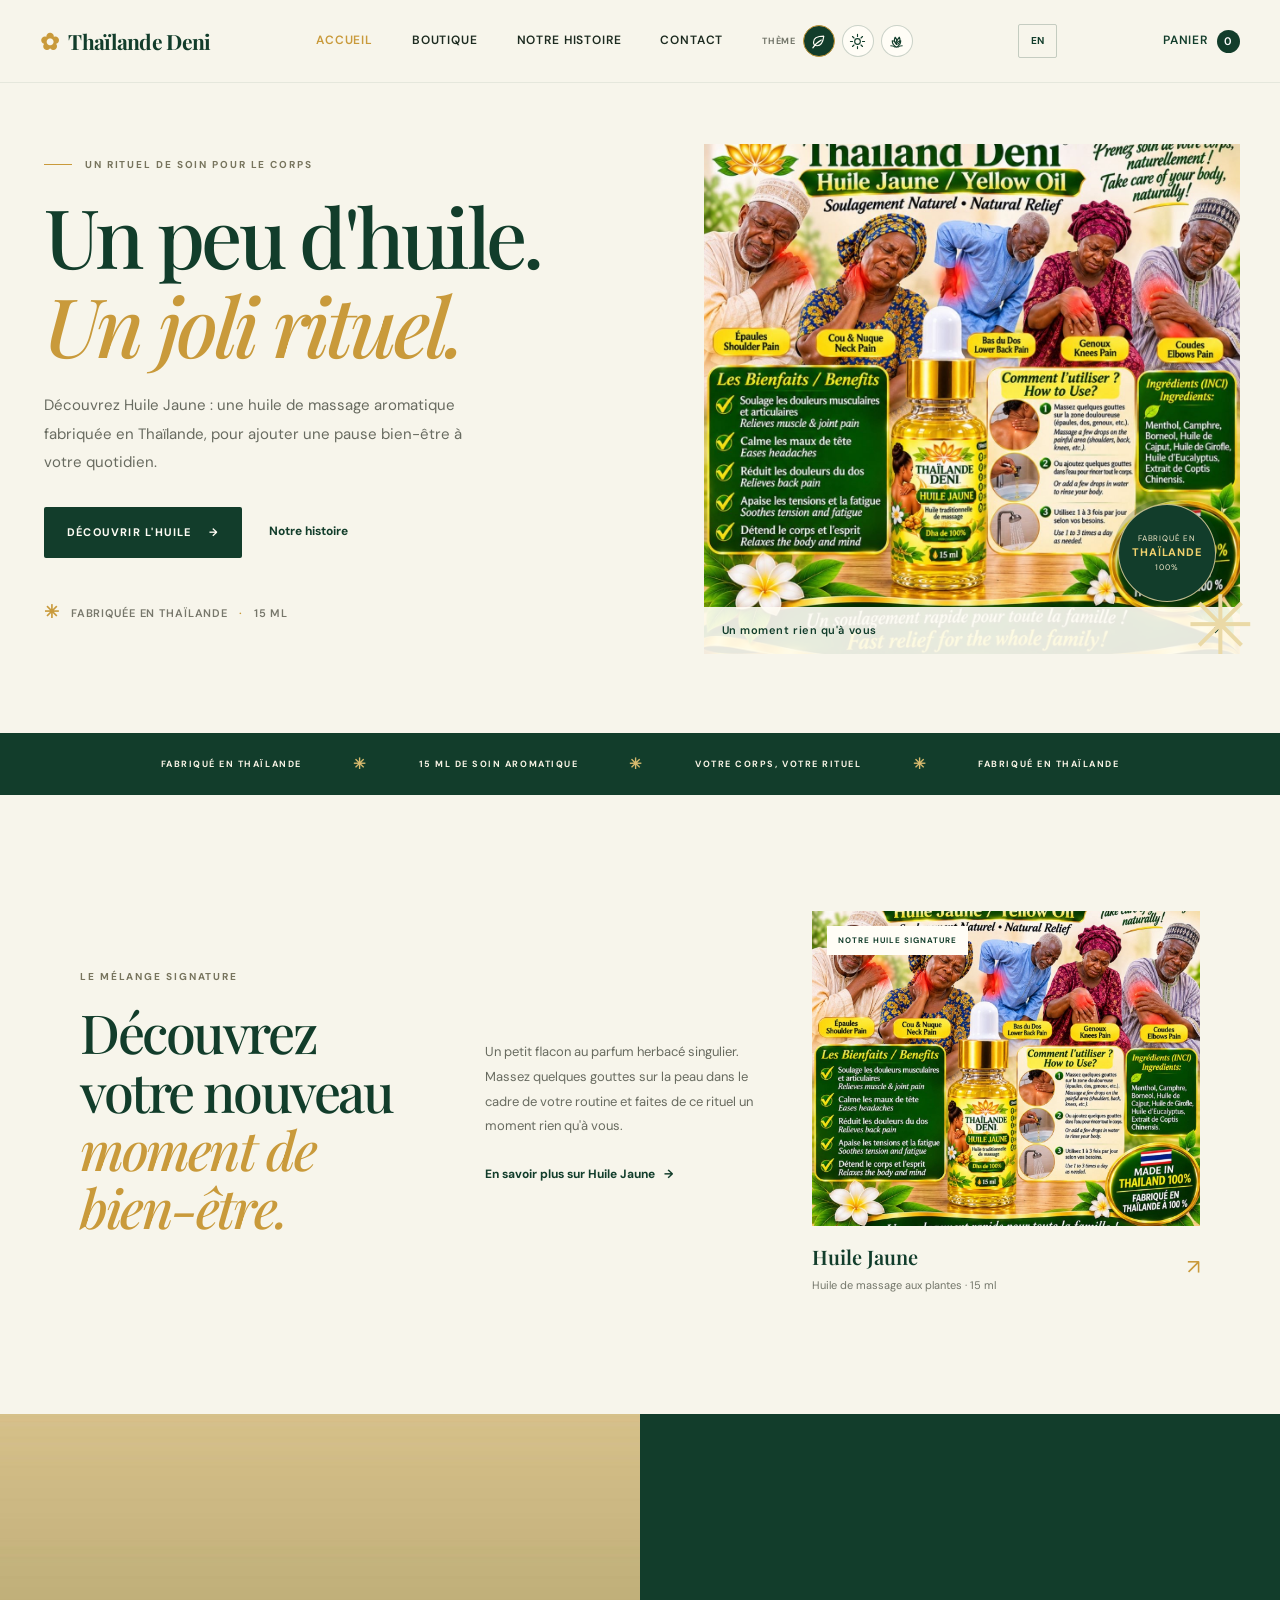
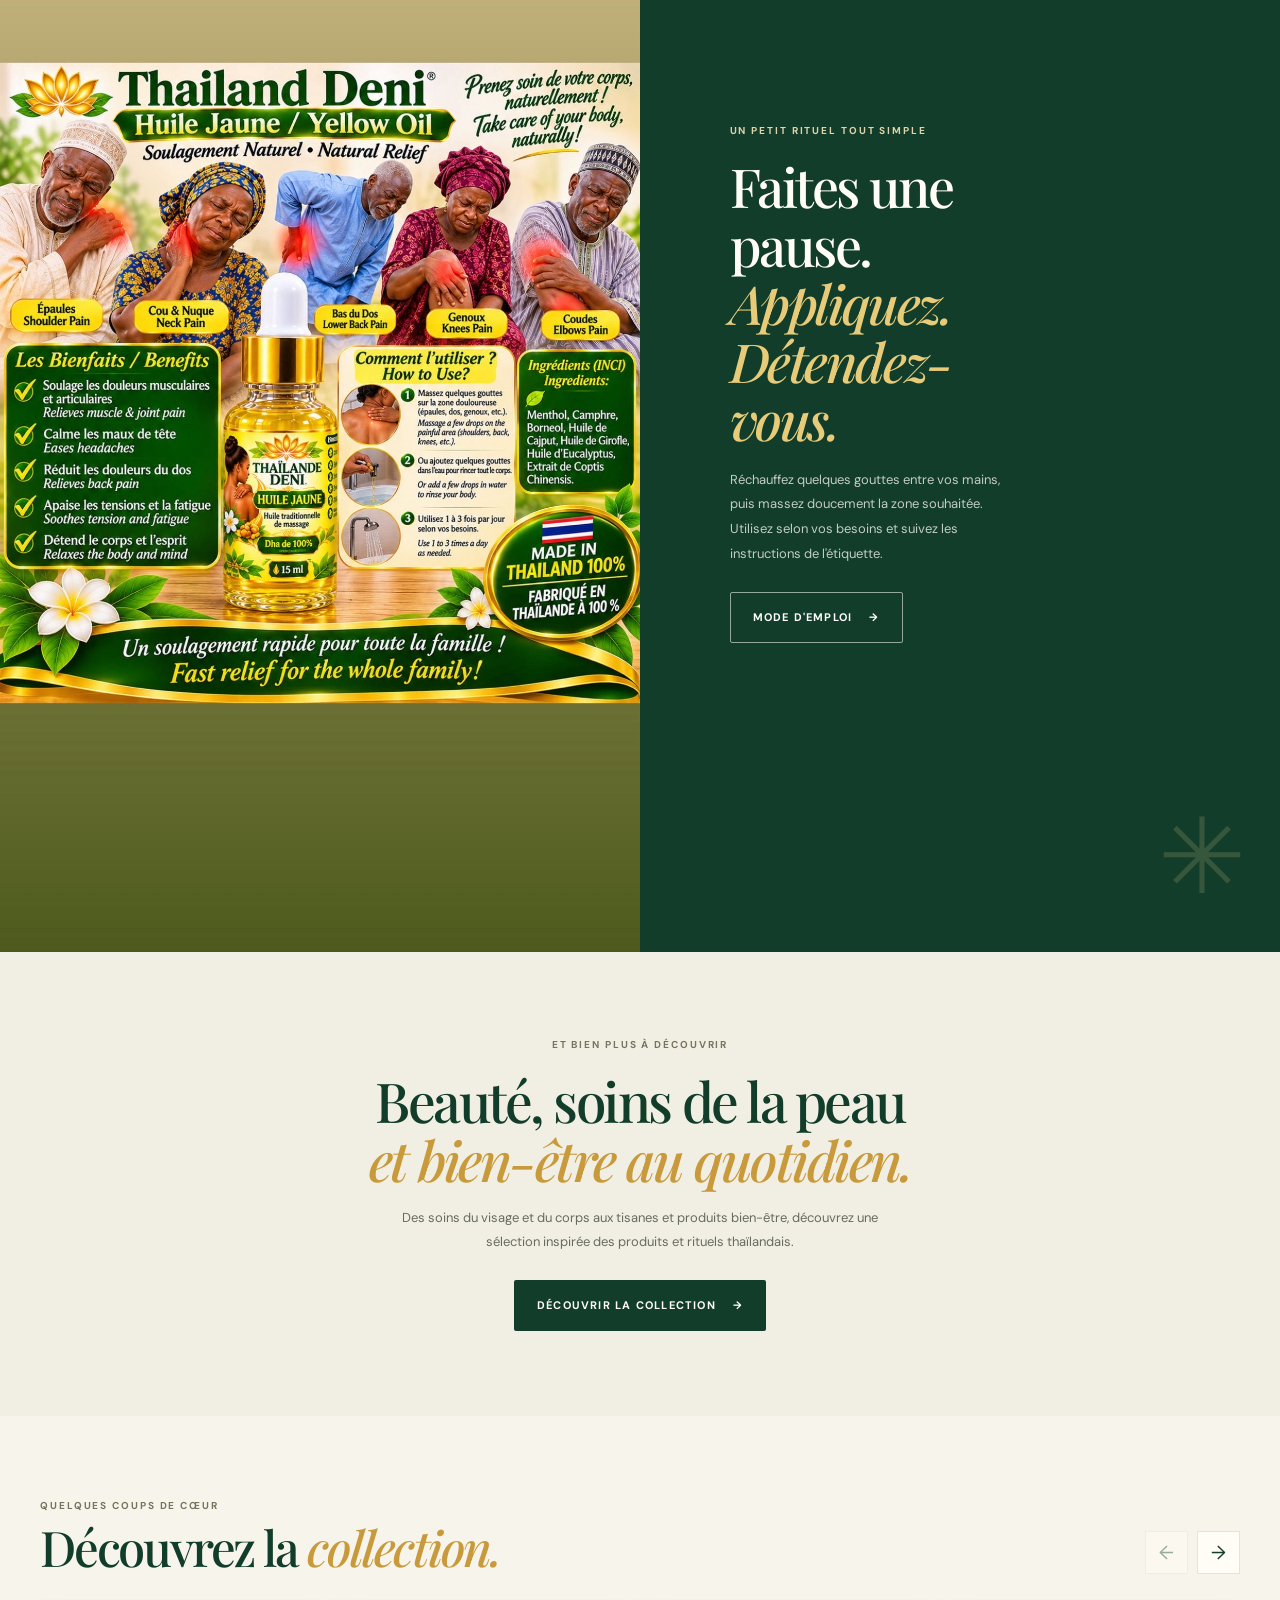
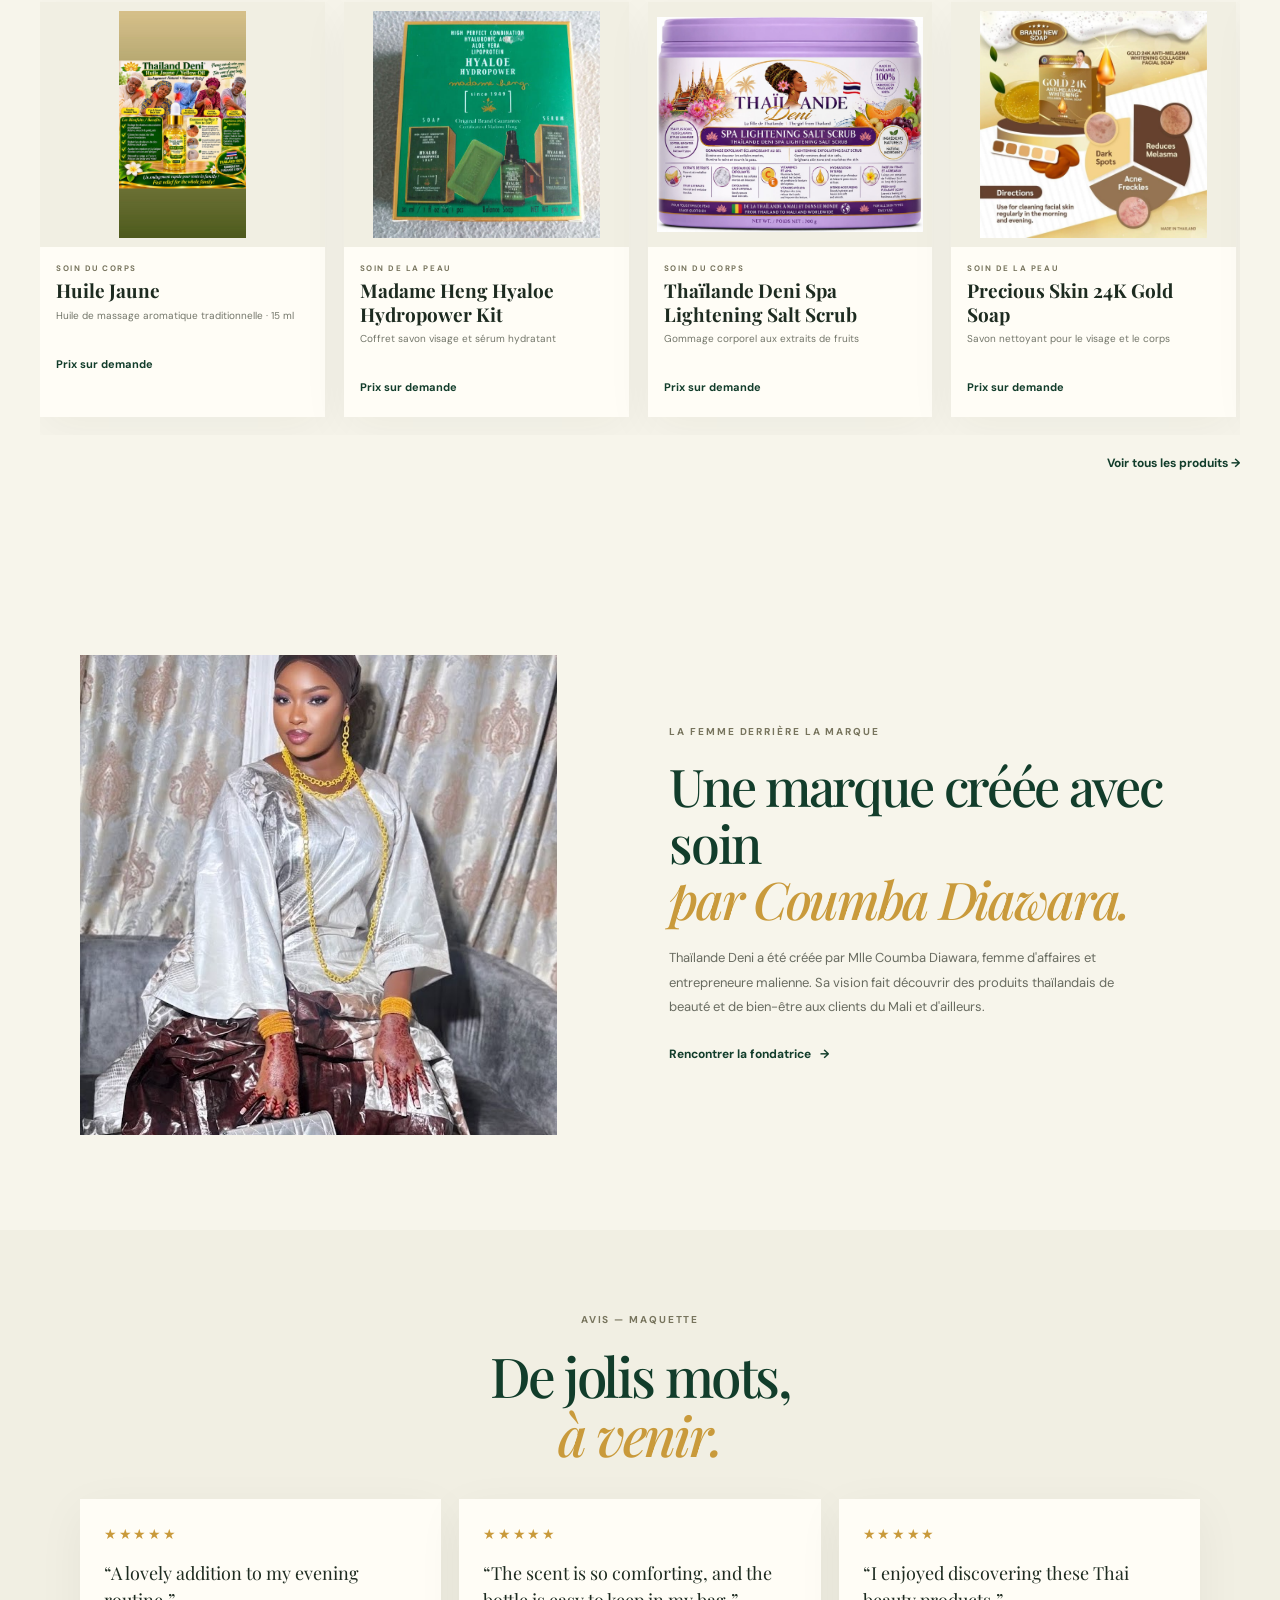
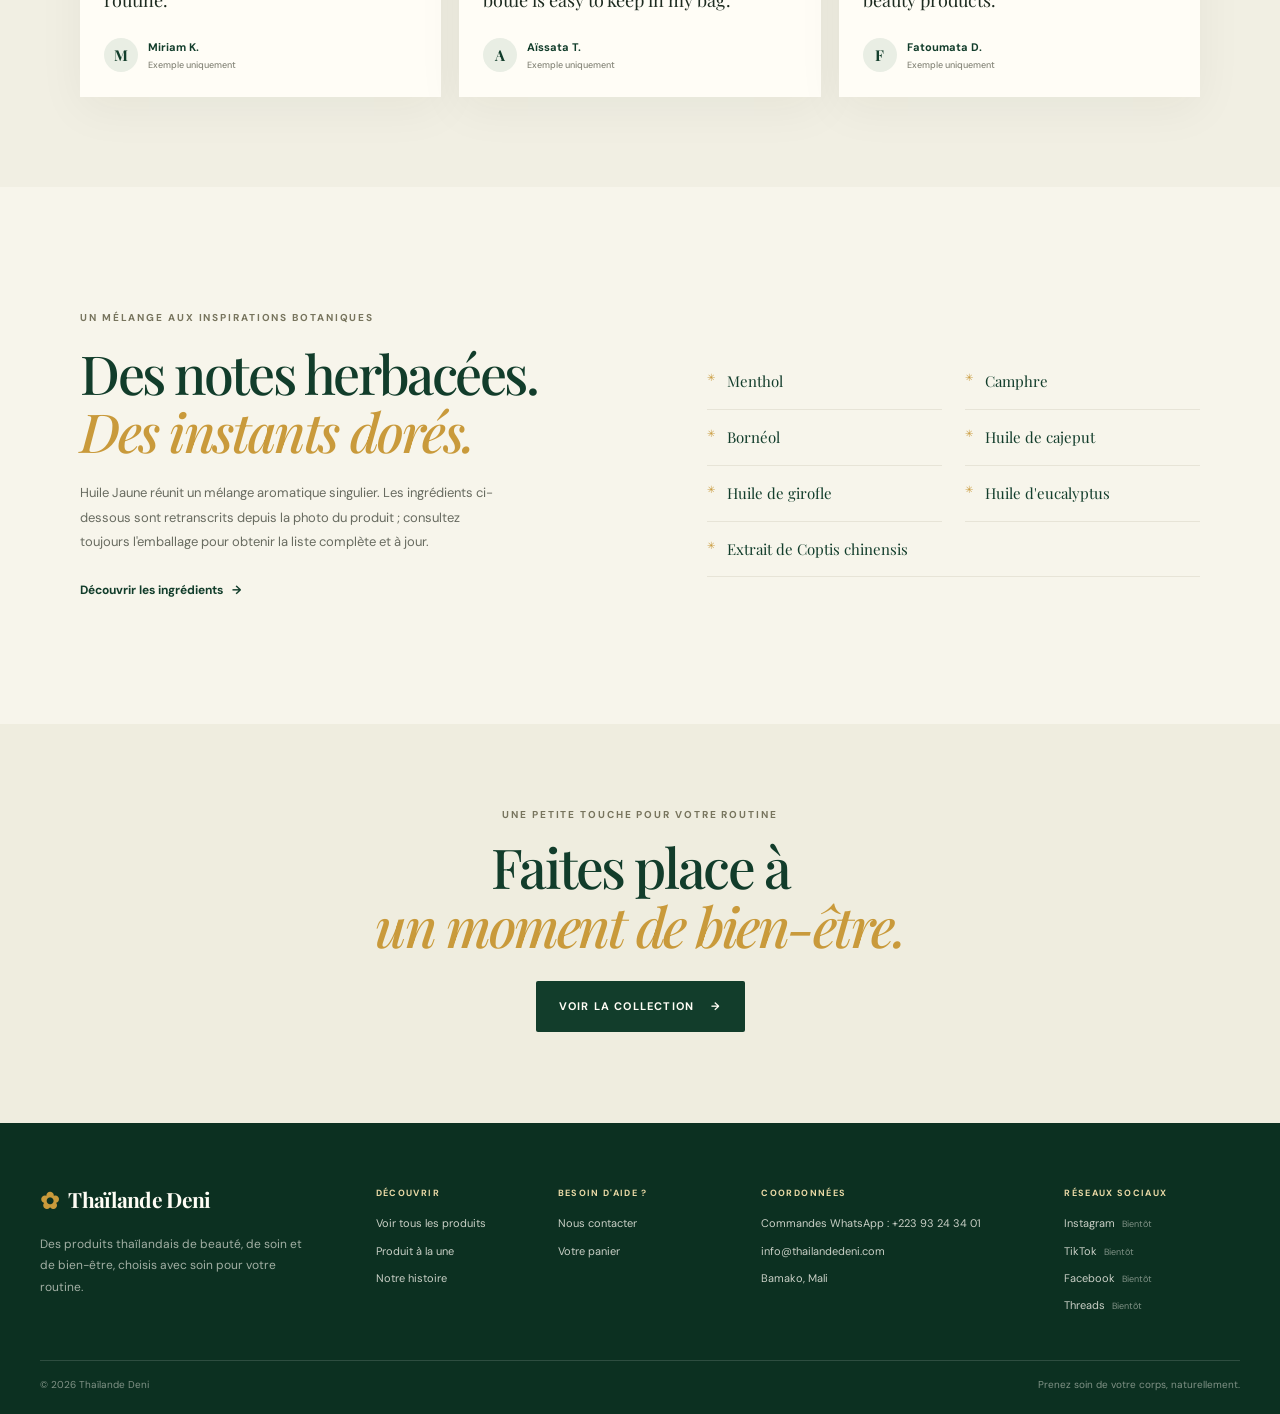
==== commit b22980a5: "li" ====
--- a/index.html
+++ b/index.html
@@ -80,14 +80,29 @@
         <a class="button button-dark" href="shop.html">Explore the collection <span aria-hidden="true">→</span></a>
       </section>
 
+      <section class="home-gallery-section" aria-labelledby="home-gallery-title">
+        <div class="home-gallery-heading">
+          <div>
+            <p class="eyebrow">A FEW THINGS WE LOVE</p>
+            <h2 id="home-gallery-title">Explore the <em>collection.</em></h2>
+          </div>
+          <div class="home-gallery-controls">
+            <button type="button" class="gallery-arrow" data-carousel-step="-1" aria-label="Show previous products" disabled>←</button>
+            <button type="button" class="gallery-arrow" data-carousel-step="1" aria-label="Show next products">→</button>
+          </div>
+        </div>
+        <div class="home-product-track" id="home-product-track" role="region" aria-label="Product gallery" tabindex="0"></div>
+        <a class="text-link home-gallery-link" href="shop.html">Shop all products <span aria-hidden="true">→</span></a>
+      </section>
+
       <section class="founder-section">
         <div class="founder-image image-frame">
-          <img src="CREATOR.png" alt="Ms. Coumba Diawara, Malian businesswoman and founder of Thaïlande Deni" loading="lazy">
+          <img src="CREATOR.png" alt="Miss Coumba Diawara, Malian businesswoman and founder of Thaïlande Deni" loading="lazy">
         </div>
         <div class="founder-copy">
           <p class="eyebrow">THE WOMAN BEHIND THE BRAND</p>
           <h2>Founded with care<br><em>by Coumba Diawara.</em></h2>
-          <p>Thaïlande Deni was started by Ms. Coumba Diawara, a Malian businesswoman and entrepreneur. Her vision brings Thai beauty and wellness discoveries to customers in Mali and beyond.</p>
+          <p>Thaïlande Deni was started by Miss Coumba Diawara, a Malian businesswoman and entrepreneur. Her vision brings Thai beauty and wellness discoveries to customers in Mali and beyond.</p>
           <a class="text-link" href="story.html">Meet the founder <span aria-hidden="true">→</span></a>
         </div>
       </section>
--- a/styles.css
+++ b/styles.css
@@ -495,6 +495,26 @@
 .home-collection { padding: 85px 20px; background: var(--surface-raised); text-align: center; }
 .home-collection h2 { margin-bottom: 16px; font-size: clamp(38px, 4.7vw, 55px); }
 .home-collection > p:not(.eyebrow) { max-width: 520px; margin: 0 auto 25px; color: var(--body-muted); font-size: 13px; line-height: 1.9; }
+.home-gallery-section { width: min(1240px, calc(100% - 80px)); margin: 0 auto; padding: 82px 0 86px; }
+.home-gallery-heading { display: flex; justify-content: space-between; align-items: end; gap: 24px; margin-bottom: 25px; }
+.home-gallery-heading .eyebrow { margin-bottom: 8px; }
+.home-gallery-heading h2 { margin: 0; font-size: clamp(36px, 4.2vw, 49px); }
+.home-gallery-controls { display: flex; gap: 9px; }
+.gallery-arrow { display: grid; width: 43px; height: 43px; place-items: center; border: 1px solid var(--line); background: var(--paper); color: var(--green); cursor: pointer; font-size: 19px; transition: background .2s ease, color .2s ease, border-color .2s ease; }
+.gallery-arrow:hover:not(:disabled) { border-color: var(--green); background: var(--green); color: var(--paper); }
+.gallery-arrow:disabled { cursor: default; opacity: .4; }
+.home-product-track { display: flex; gap: 19px; overflow-x: auto; padding: 3px 2px 18px; scroll-behavior: smooth; scroll-snap-type: x mandatory; scrollbar-color: var(--gold-light) var(--surface-soft); scrollbar-width: thin; }
+.home-product-card { flex: 0 0 calc((100% - 57px) / 4); min-width: 0; overflow: hidden; background: var(--paper); box-shadow: 0 12px 45px var(--shadow-tint); scroll-snap-align: start; }
+.home-product-image { display: block; height: 245px; overflow: hidden; background: var(--surface-raised); }
+.home-product-image img { width: 100%; height: 100%; padding: 9px; object-fit: contain; transition: transform .4s ease; }
+.home-product-image:hover img { transform: scale(1.04); }
+.home-product-info { padding: 15px 16px 18px; }
+.home-product-info .eyebrow { margin-bottom: 5px; font-size: 8px; }
+.home-product-info h3 { margin: 0 0 5px; font-family: var(--serif); font-size: 19px; line-height: 1.25; }
+.home-product-info h3 a { text-decoration: none; }
+.home-product-info > p:not(.eyebrow) { min-height: 35px; margin-bottom: 8px; color: var(--muted); font-size: 10px; line-height: 1.6; }
+.home-product-info > strong { color: var(--green); font-size: 11px; }
+.home-gallery-link { display: block; width: fit-content; margin: 19px 0 0 auto; }
 .founder-section {
   width: min(1120px, calc(100% - 80px));
   margin: 0 auto;
@@ -791,6 +811,9 @@
   .contact-layout { width: min(100% - 48px, 720px); gap: 8%; }
   .shop-promise { gap: 25px; }
   .footer-main { grid-template-columns: repeat(2, minmax(0, 1fr)); }
+  .home-gallery-section { width: min(100% - 48px, 720px); }
+  .home-product-card { flex-basis: calc((100% - 38px) / 3); }
+  .home-product-image { height: 220px; }
 }
 
 @media (min-width: 901px) and (max-width: 1296px) {
@@ -831,6 +854,14 @@
   .review-grid { grid-template-columns: 1fr; gap: 12px; }
   .review-card { padding: 20px; }
   .review-card blockquote { min-height: 0; }
+  .home-gallery-section { width: calc(100% - 40px); padding: 65px 0; }
+  .home-gallery-heading { align-items: center; }
+  .home-gallery-heading h2 { font-size: 34px; }
+  .home-gallery-controls { gap: 6px; }
+  .gallery-arrow { width: 36px; height: 36px; }
+  .home-product-track { gap: 12px; margin-right: -20px; padding-right: 20px; }
+  .home-product-card { flex-basis: min(72%, 270px); }
+  .home-product-image { height: min(68vw, 240px); }
   .hero { width: calc(100% - 40px); min-height: 0; grid-template-columns: 1fr; gap: 31px; padding: 62px 0 53px; }
   .hero-copy { padding-left: 0; }
   .hero h1 { font-size: clamp(53px, 15vw, 72px); }
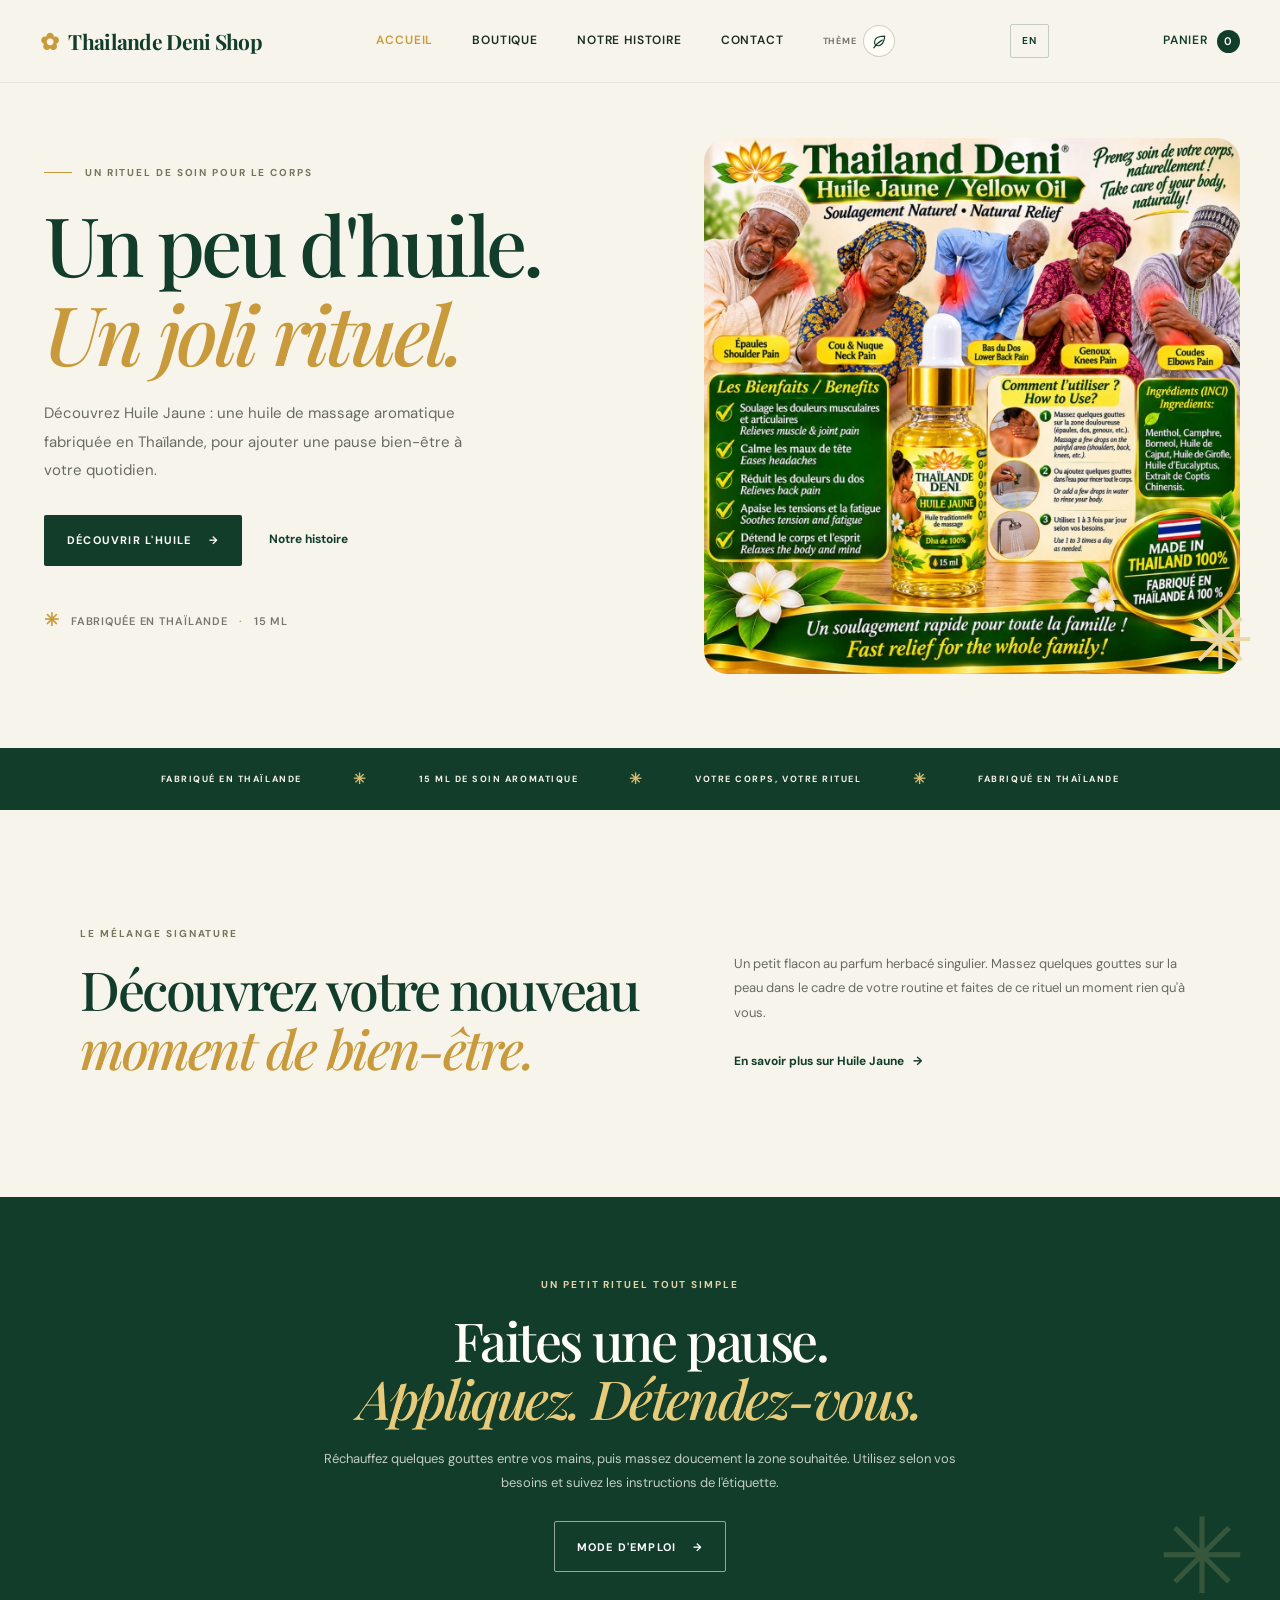
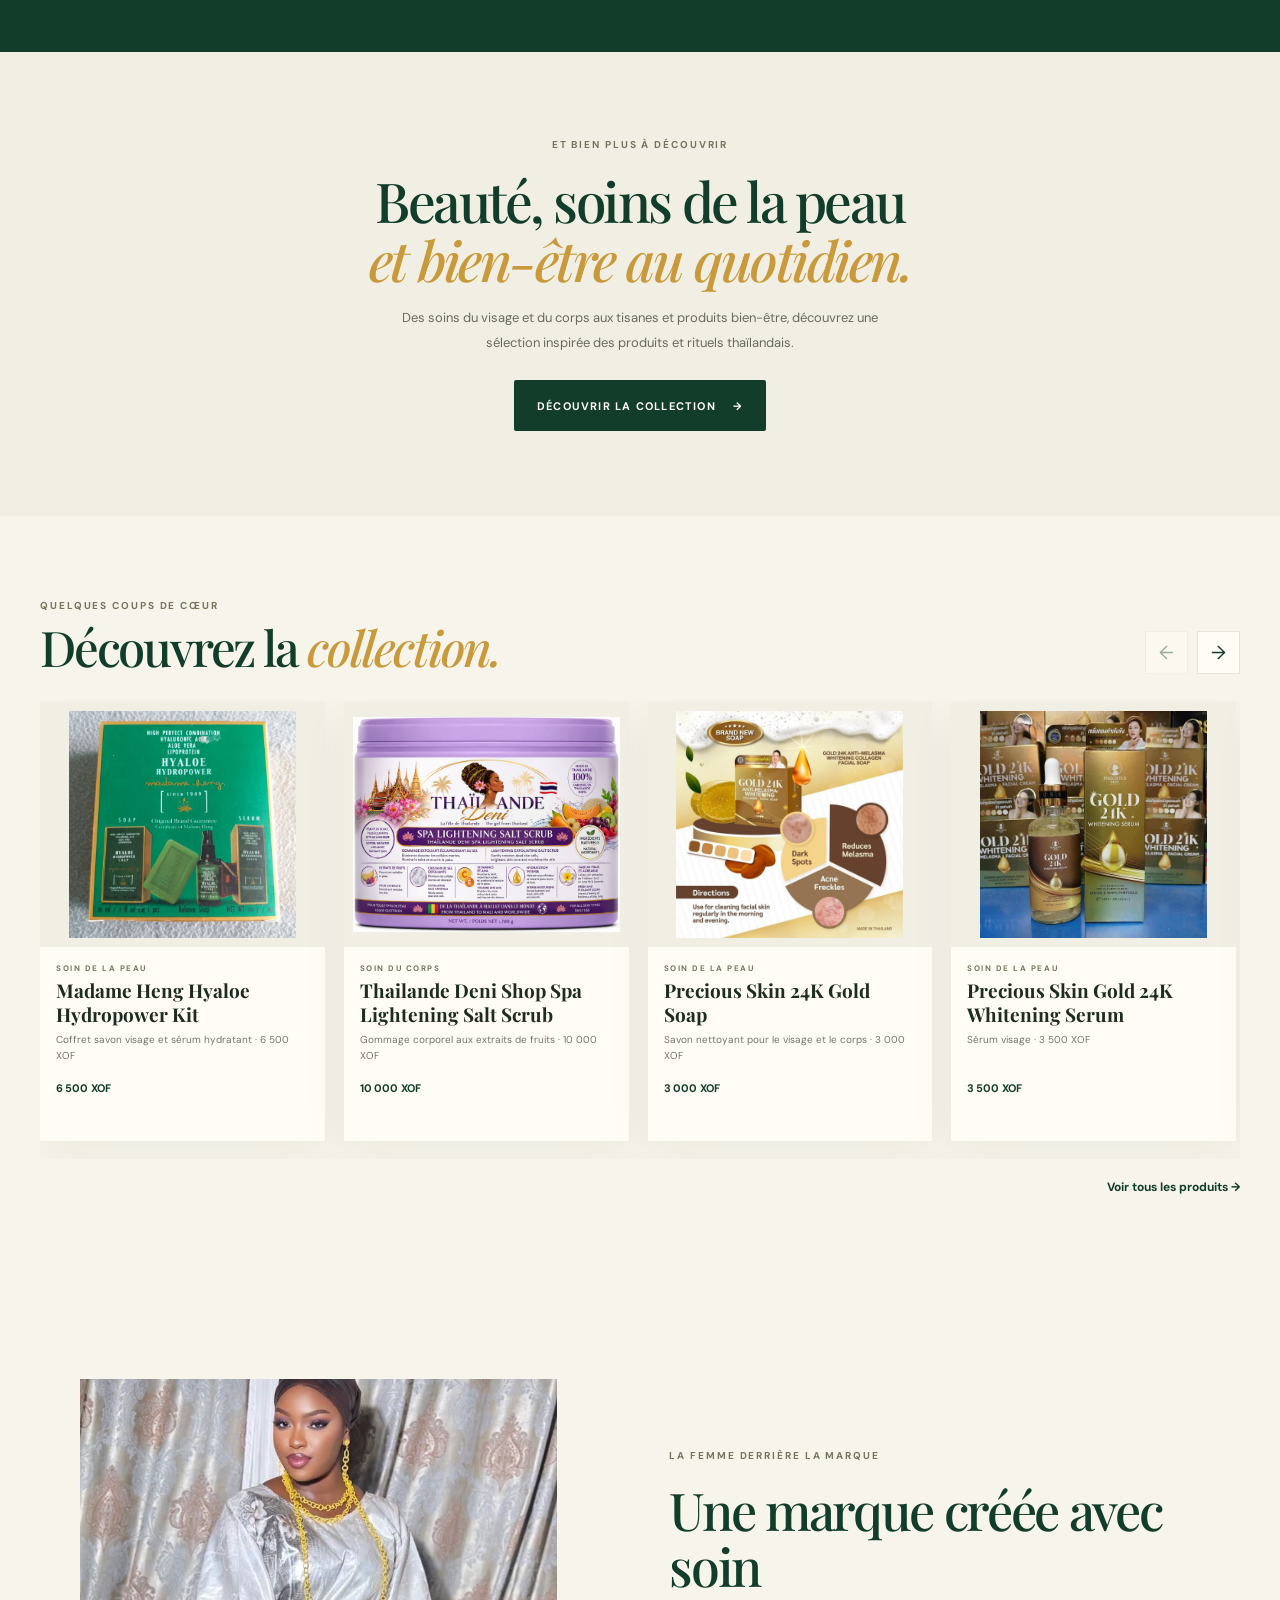
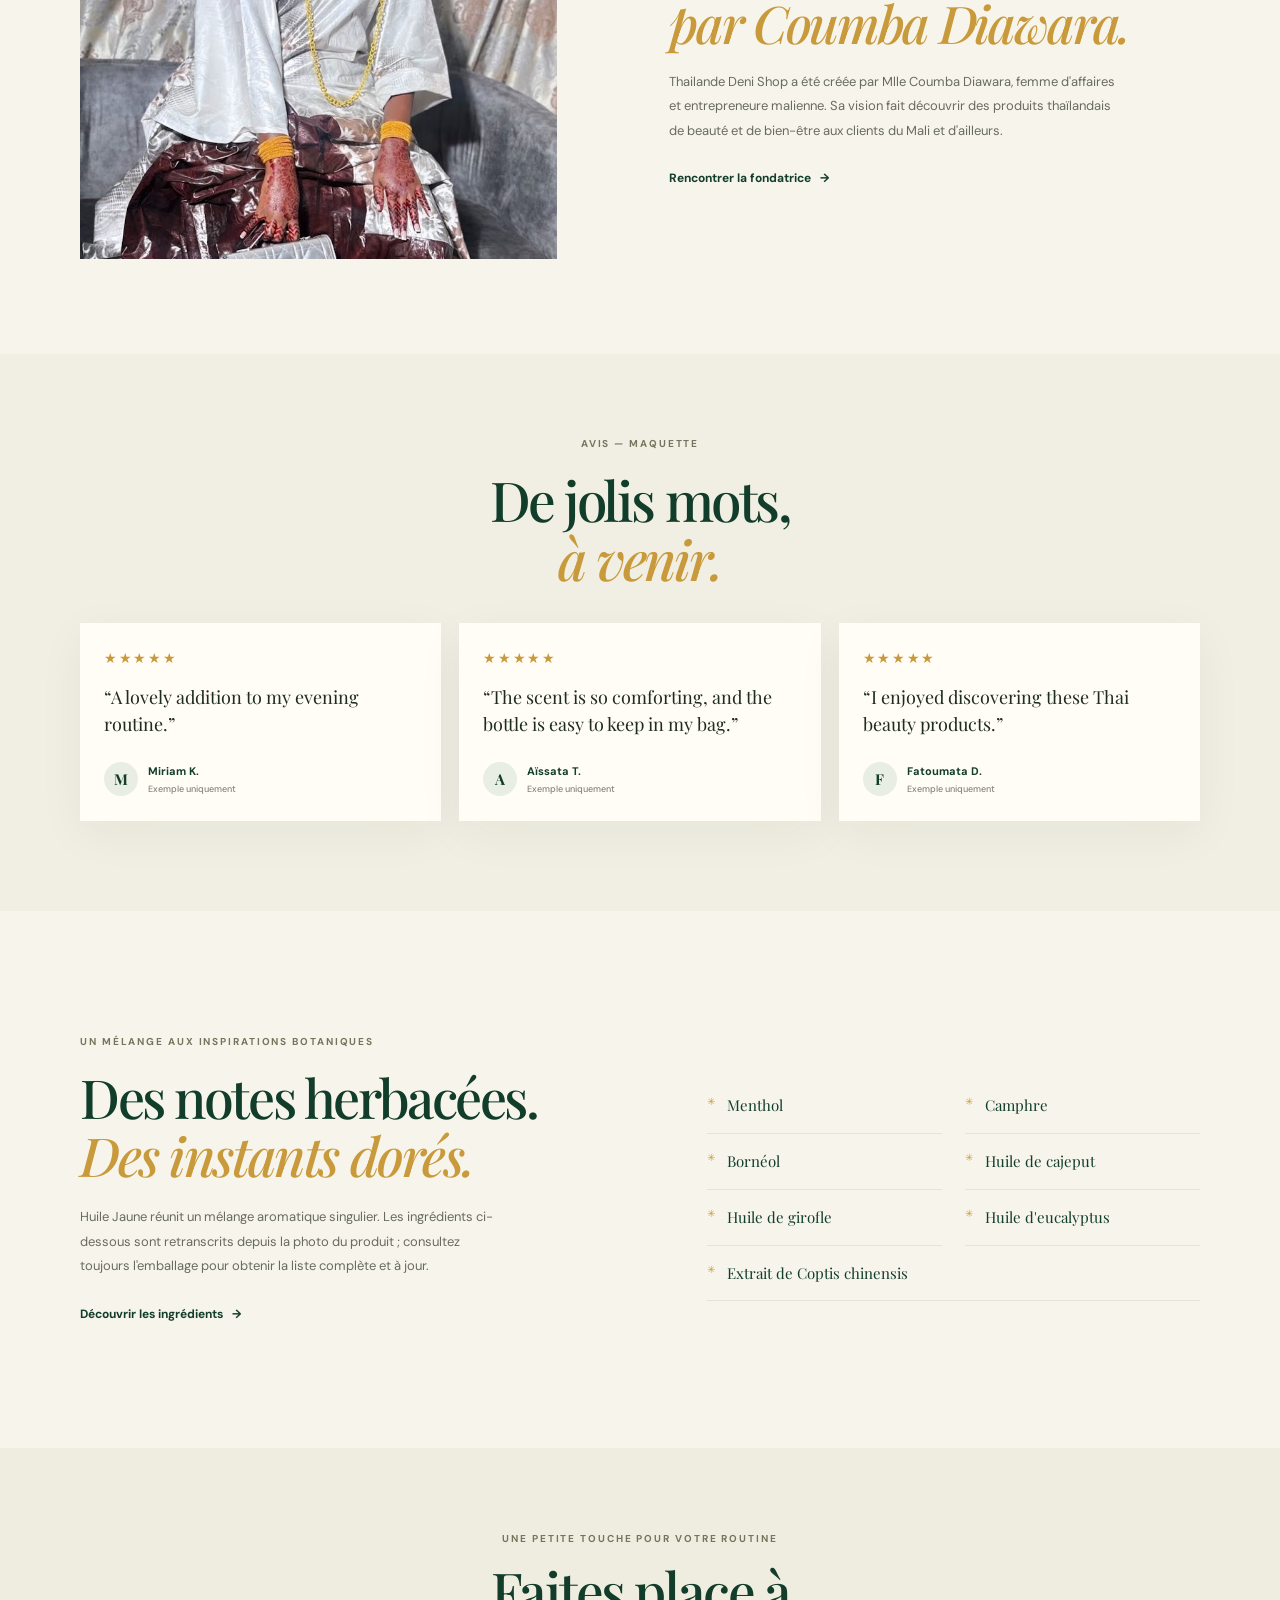
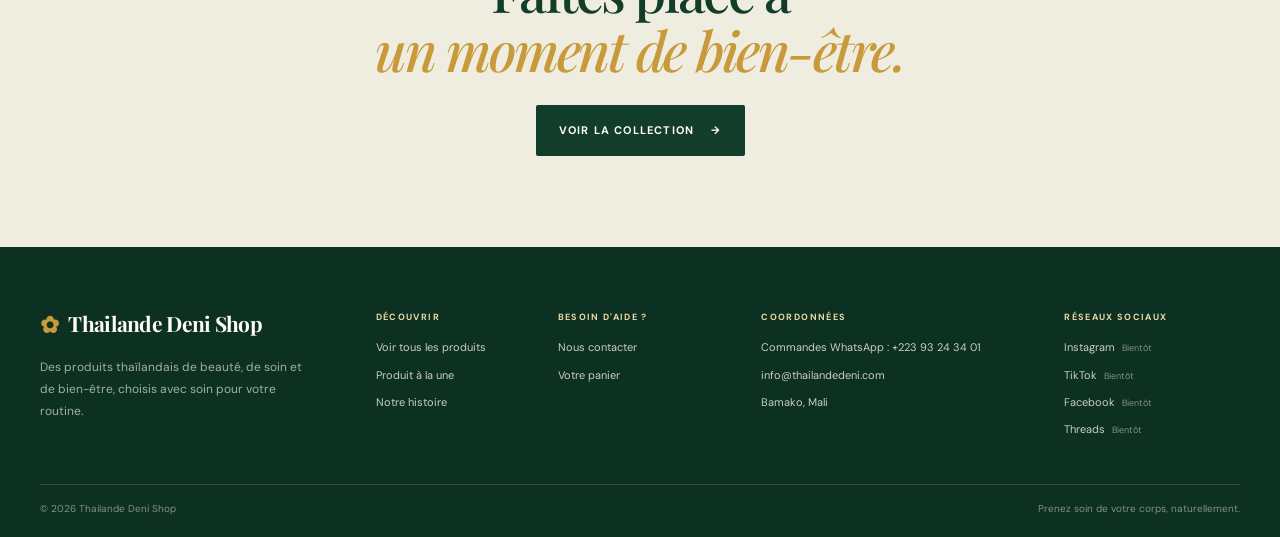
==== commit c1bcd806: "up" ====
--- a/index.html
+++ b/index.html
@@ -4,8 +4,8 @@
     <meta charset="utf-8">
     <meta name="viewport" content="width=device-width, initial-scale=1">
     <meta name="theme-color" content="#f7f5eb">
-    <meta name="description" content="Discover Thai beauty, skincare and wellness at Thaïlande Deni, founded by Malian entrepreneur Coumba Diawara.">
-    <title>Thaïlande Deni — Thai beauty & wellness</title>
+    <meta name="description" content="Discover Thai beauty, skincare and wellness at Thailande Deni Shop, founded by Malian entrepreneur Coumba Diawara.">
+    <title>Thailande Deni Shop — Thai beauty & wellness</title>
     <link rel="icon" href="favicon-circle.png" type="image/png">
     <link rel="preconnect" href="https://fonts.googleapis.com">
     <link rel="preconnect" href="https://fonts.gstatic.com" crossorigin>
@@ -27,10 +27,8 @@
           </div>
           <div class="hero-note"><span class="thai-mark" aria-hidden="true">✳</span> Made in Thailand <span class="note-divider">·</span> 15 ml</div>
         </div>
-        <a class="hero-image image-frame" href="product.html" aria-label="Discover Thaïlande Deni Huile Jaune">
-          <img src="IMG_1289.JPG" alt="Thaïlande Deni Huile Jaune product poster, showing the golden 15 ml bottle and its ingredients">
-          <span class="image-stamp"><span>MADE IN</span><strong>THAILAND</strong><span>100%</span></span>
-          <span class="image-caption">A daily moment, made yours <span aria-hidden="true">↗</span></span>
+        <a class="hero-image image-frame huile-jaune-image" href="product.html" aria-label="Discover Thailande Deni Shop Huile Jaune">
+          <img src="IMG_1289.JPG" alt="Thailande Deni Shop Huile Jaune product poster, showing the golden 15 ml bottle and its ingredients">
         </a>
         <span class="hero-ornament ornament-one" aria-hidden="true">✳</span>
       </section>
@@ -48,22 +46,9 @@
           <p>A compact bottle with a distinctive herbal aroma. Massage a few drops into the skin as part of your body-care routine, and let the familiar ritual be a moment just for you.</p>
           <a class="text-link" href="product.html">Get to know Huile Jaune <span aria-hidden="true">→</span></a>
         </div>
-        <a class="product-feature-card" href="product.html">
-          <div class="product-feature-image">
-            <img src="IMG_1289.JPG" alt="Thaïlande Deni Huile Jaune, golden massage oil in a 15 ml dropper bottle" loading="lazy">
-            <span class="product-badge">OUR SIGNATURE OIL</span>
-          </div>
-          <div class="product-feature-details">
-            <div><h3>Huile Jaune</h3><p>Herbal massage oil · 15 ml</p></div>
-            <span class="product-feature-arrow" aria-hidden="true">↗</span>
-          </div>
-        </a>
       </section>
 
       <section class="ritual-band">
-        <div class="ritual-image">
-          <img src="IMG_1289.JPG" alt="The Huile Jaune bottle and illustrated directions for use" loading="lazy">
-        </div>
         <div class="ritual-copy">
           <p class="eyebrow eyebrow-light">A SIMPLE LITTLE RITUAL</p>
           <h2>Pause.<br><em>Apply. Unwind.</em></h2>
@@ -97,12 +82,12 @@
 
       <section class="founder-section">
         <div class="founder-image image-frame">
-          <img src="CREATOR.png" alt="Miss Coumba Diawara, Malian businesswoman and founder of Thaïlande Deni" loading="lazy">
+          <img src="CREATOR.png" alt="Miss Coumba Diawara, Malian businesswoman and founder of Thailande Deni Shop" loading="lazy">
         </div>
         <div class="founder-copy">
           <p class="eyebrow">THE WOMAN BEHIND THE BRAND</p>
           <h2>Founded with care<br><em>by Coumba Diawara.</em></h2>
-          <p>Thaïlande Deni was started by Miss Coumba Diawara, a Malian businesswoman and entrepreneur. Her vision brings Thai beauty and wellness discoveries to customers in Mali and beyond.</p>
+          <p>Thailande Deni Shop was started by Miss Coumba Diawara, a Malian businesswoman and entrepreneur. Her vision brings Thai beauty and wellness discoveries to customers in Mali and beyond.</p>
           <a class="text-link" href="story.html">Meet the founder <span aria-hidden="true">→</span></a>
         </div>
       </section>
--- a/styles.css
+++ b/styles.css
@@ -206,7 +206,6 @@
   transition: background .2s ease, color .2s ease, border-color .2s ease;
 }
 .theme-option svg { width: 17px; height: 17px; fill: none; stroke: currentColor; stroke-linecap: round; stroke-linejoin: round; stroke-width: 1.6; }
-.theme-option[aria-pressed="true"] { border-color: var(--gold); background: var(--green); color: var(--paper); }
 .theme-option:hover { border-color: var(--gold); }
 .theme-option:focus-visible { outline: 2px solid var(--gold); outline-offset: 3px; }
 .bag-count {
@@ -318,11 +317,14 @@
 .hero-image {
   position: relative;
   width: 100%;
-  height: 510px;
+  height: auto;
+  aspect-ratio: 1;
   overflow: hidden;
+  border-radius: 24px;
   background: var(--image-bg);
   text-decoration: none;
 }
+.huile-jaune-image { aspect-ratio: 1; height: auto; border-radius: 24px; }
 .image-frame { display: block; }
 .image-frame img {
   width: 100%;
@@ -395,7 +397,7 @@
 .section { width: min(1120px, calc(100% - 80px)); margin: 0 auto; }
 .product-intro {
   display: grid;
-  grid-template-columns: .9fr .7fr 1fr;
+  grid-template-columns: .9fr .7fr;
   align-items: center;
   column-gap: 55px;
   padding-top: 116px;
@@ -412,48 +414,15 @@
   font-size: 13px;
   line-height: 1.9;
 }
-.product-feature-card { color: inherit; text-decoration: none; }
-.product-feature-image {
-  position: relative;
-  height: 315px;
-  overflow: hidden;
-  background: var(--image-bg);
-}
-.product-feature-image img, .shop-card-image img {
-  width: 100%;
-  height: 100%;
-  object-fit: cover;
-  object-position: center;
-  transition: transform .5s ease;
-}
-.product-feature-card:hover .product-feature-image img, .shop-card-image:hover img { transform: scale(1.035); }
-.product-badge {
-  position: absolute;
-  top: 15px;
-  left: 15px;
-  padding: 8px 11px;
-  background: var(--paper);
-  color: var(--green);
-  font-size: 8px;
-  font-weight: 700;
-  letter-spacing: .13em;
-}
-.product-feature-details { display: flex; align-items: center; justify-content: space-between; padding-top: 14px; }
-.product-feature-details h3 { margin-bottom: 3px; color: var(--green); font-family: var(--serif); font-size: 20px; font-weight: 600; }
-.product-feature-details p { margin: 0; color: var(--muted); font-size: 11px; }
-.product-feature-arrow { color: var(--gold); font-size: 21px; }
-
 .ritual-band {
   position: relative;
-  min-height: 480px;
-  display: grid;
-  grid-template-columns: 1fr 1fr;
+  min-height: 400px;
+  display: grid;
+  grid-template-columns: 1fr;
   overflow: hidden;
   background: var(--green);
 }
-.ritual-image { min-height: 480px; overflow: hidden; background: var(--image-accent); }
-.ritual-image img { width: 100%; height: 100%; object-fit: cover; object-position: center; }
-.ritual-copy { align-self: center; max-width: 460px; padding: 70px 12% 70px 14%; }
+.ritual-copy { justify-self: center; align-self: center; max-width: 720px; padding: 80px 28px; text-align: center; }
 .eyebrow-light { color: #e2d4a9; }
 .ritual-copy h2 { margin-bottom: 20px; color: #fffdf5; }
 .ritual-copy h2 em { color: #e7cb78; }
@@ -588,6 +557,8 @@
 .catalog-card-image { height: 245px; display: block; overflow: hidden; background: var(--surface-raised); }
 .catalog-card-image img { width: 100%; height: 100%; object-fit: contain; padding: 8px; transition: transform .4s ease; }
 .catalog-card-image:hover img { transform: scale(1.035); }
+.catalog-card-image.huile-jaune-image { aspect-ratio: 1; height: auto; border-radius: 18px; }
+.huile-jaune-image img { object-fit: cover; padding: 0; background: transparent; }
 .catalog-card-info { min-height: 157px; padding: 17px 3px 12px; }
 .catalog-card-info .eyebrow { margin-bottom: 5px; font-size: 8px; }
 .catalog-card-info h2 { margin: 0 0 5px; font-size: 20px; line-height: 1.2; }
@@ -644,12 +615,16 @@
   gap: 10%;
   padding-bottom: 98px;
 }
+.product-detail-visuals { min-width: 0; display: grid; align-content: start; gap: 12px; }
 .product-detail-image {
   position: relative;
   height: 590px;
   overflow: hidden;
   background: var(--image-bg);
 }
+.product-detail-image.huile-jaune-image { aspect-ratio: 1; height: auto; border-radius: 24px; }
+.product-detail-gallery { display: grid; grid-template-columns: repeat(3, minmax(0, 1fr)); gap: 9px; }
+.product-detail-gallery img { width: 100%; aspect-ratio: 1; object-fit: cover; border-radius: 10px; background: var(--surface-raised); }
 .product-detail-copy { padding: 18px 0; }
 .product-detail-copy h1 { margin: 0; overflow-wrap: anywhere; font-size: clamp(42px, 4vw, 58px); }
 .product-subtitle { margin: 8px 0 16px; color: var(--text-muted); font-family: var(--serif); font-size: 17px; }
@@ -667,6 +642,7 @@
 .product-accordion p { margin-bottom: 0; color: var(--text-muted); font-size: 11px; line-height: 1.8; }
 .product-accordion ul { margin: 0; padding-left: 18px; color: var(--text-muted); font-size: 11px; line-height: 1.8; }
 .product-detail-image img { object-fit: contain; padding: 12px; background: var(--surface-raised); }
+.product-detail-image.huile-jaune-image img { object-fit: cover; padding: 0; background: transparent; }
 .how-to-section {
   display: grid;
   grid-template-columns: .75fr 1fr;
@@ -793,13 +769,10 @@
   .ticker span:nth-of-type(n+3), .ticker i:nth-of-type(n+3) { display: none; }
   .hero-ornament { right: 0; }
   .hero { min-height: 570px; grid-template-columns: 1fr .88fr; gap: 34px; }
-  .hero-image { height: 440px; }
   .hero h1 { font-size: clamp(48px, 7vw, 68px); }
   .section, .shop-layout, .product-detail, .story-hero, .founder-section { width: min(100% - 48px, 720px); }
   .product-intro { grid-template-columns: .85fr 1fr; gap: 30px; }
   .product-intro-copy { padding: 0; }
-  .product-feature-card { grid-column: 1 / -1; width: 70%; justify-self: center; margin-top: 20px; }
-  .ritual-copy { padding-right: 9%; padding-left: 10%; }
   .ingredient-section { gap: 8%; }
   .shop-layout { grid-template-columns: .75fr 1fr; gap: 7%; }
   .product-grid { grid-template-columns: repeat(3, minmax(0, 1fr)); gap: 16px; }
@@ -867,7 +840,6 @@
   .hero h1 { font-size: clamp(53px, 15vw, 72px); }
   .hero-description { max-width: 400px; font-size: 13px; }
   .hero-note { margin-top: 27px; }
-  .hero-image { height: min(112vw, 440px); }
   .hero-ornament { right: -16px; bottom: 39px; font-size: 53px; }
   .image-stamp { right: 15px; bottom: 50px; width: 78px; height: 78px; font-size: 7px; }
   .image-stamp strong { font-size: 9px; }
@@ -887,10 +859,6 @@
   .section-heading h2, .ingredient-copy h2, .ritual-copy h2, .how-to-heading h2 { font-size: 42px; }
   .product-intro-copy { max-width: 460px; padding: 0; }
   .product-intro-copy p { margin-bottom: 14px; }
-  .product-feature-card { grid-column: auto; width: 100%; margin-top: 16px; }
-  .product-feature-image { height: 340px; }
-  .ritual-band { grid-template-columns: 1fr; }
-  .ritual-image { min-height: 340px; height: 340px; }
   .ritual-copy { max-width: none; padding: 47px 26px 56px; }
   .ritual-copy h2 { font-size: 46px; }
   .ritual-flower { right: 15px; bottom: -5px; font-size: 75px; }
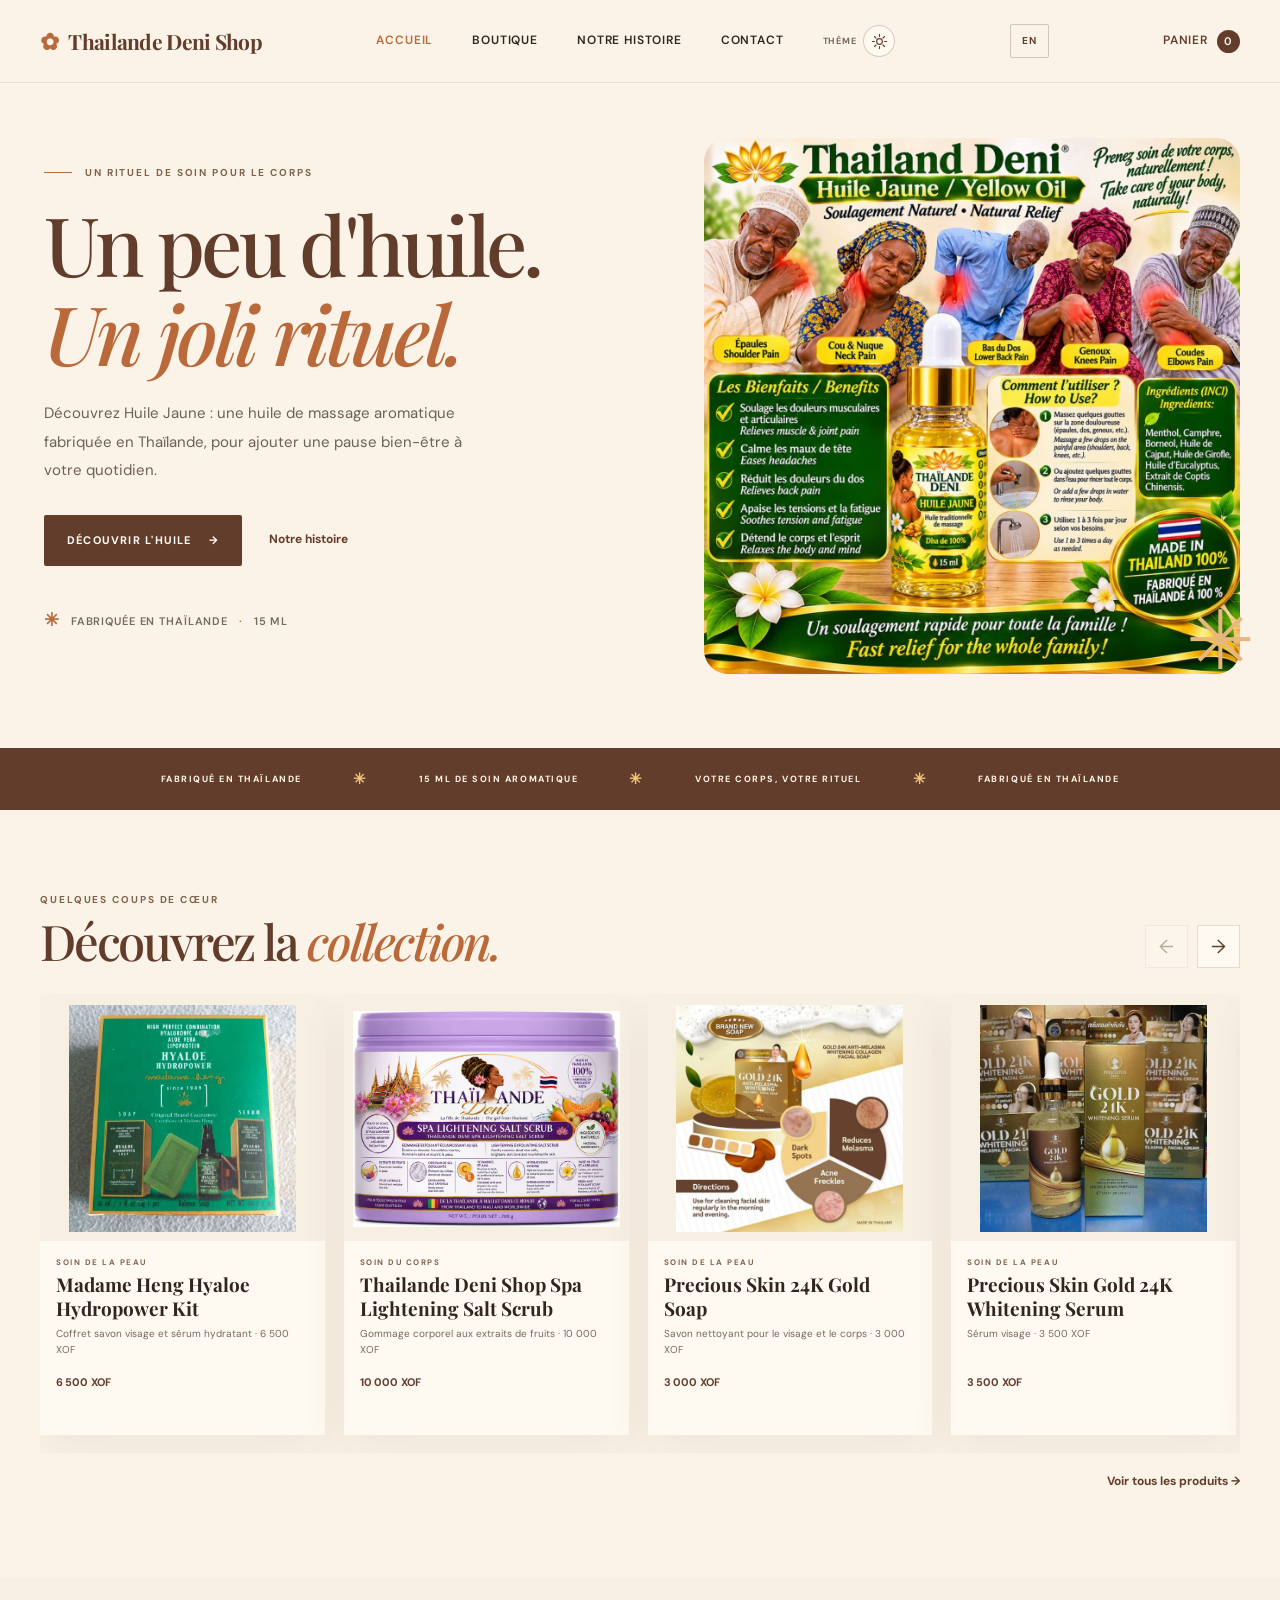
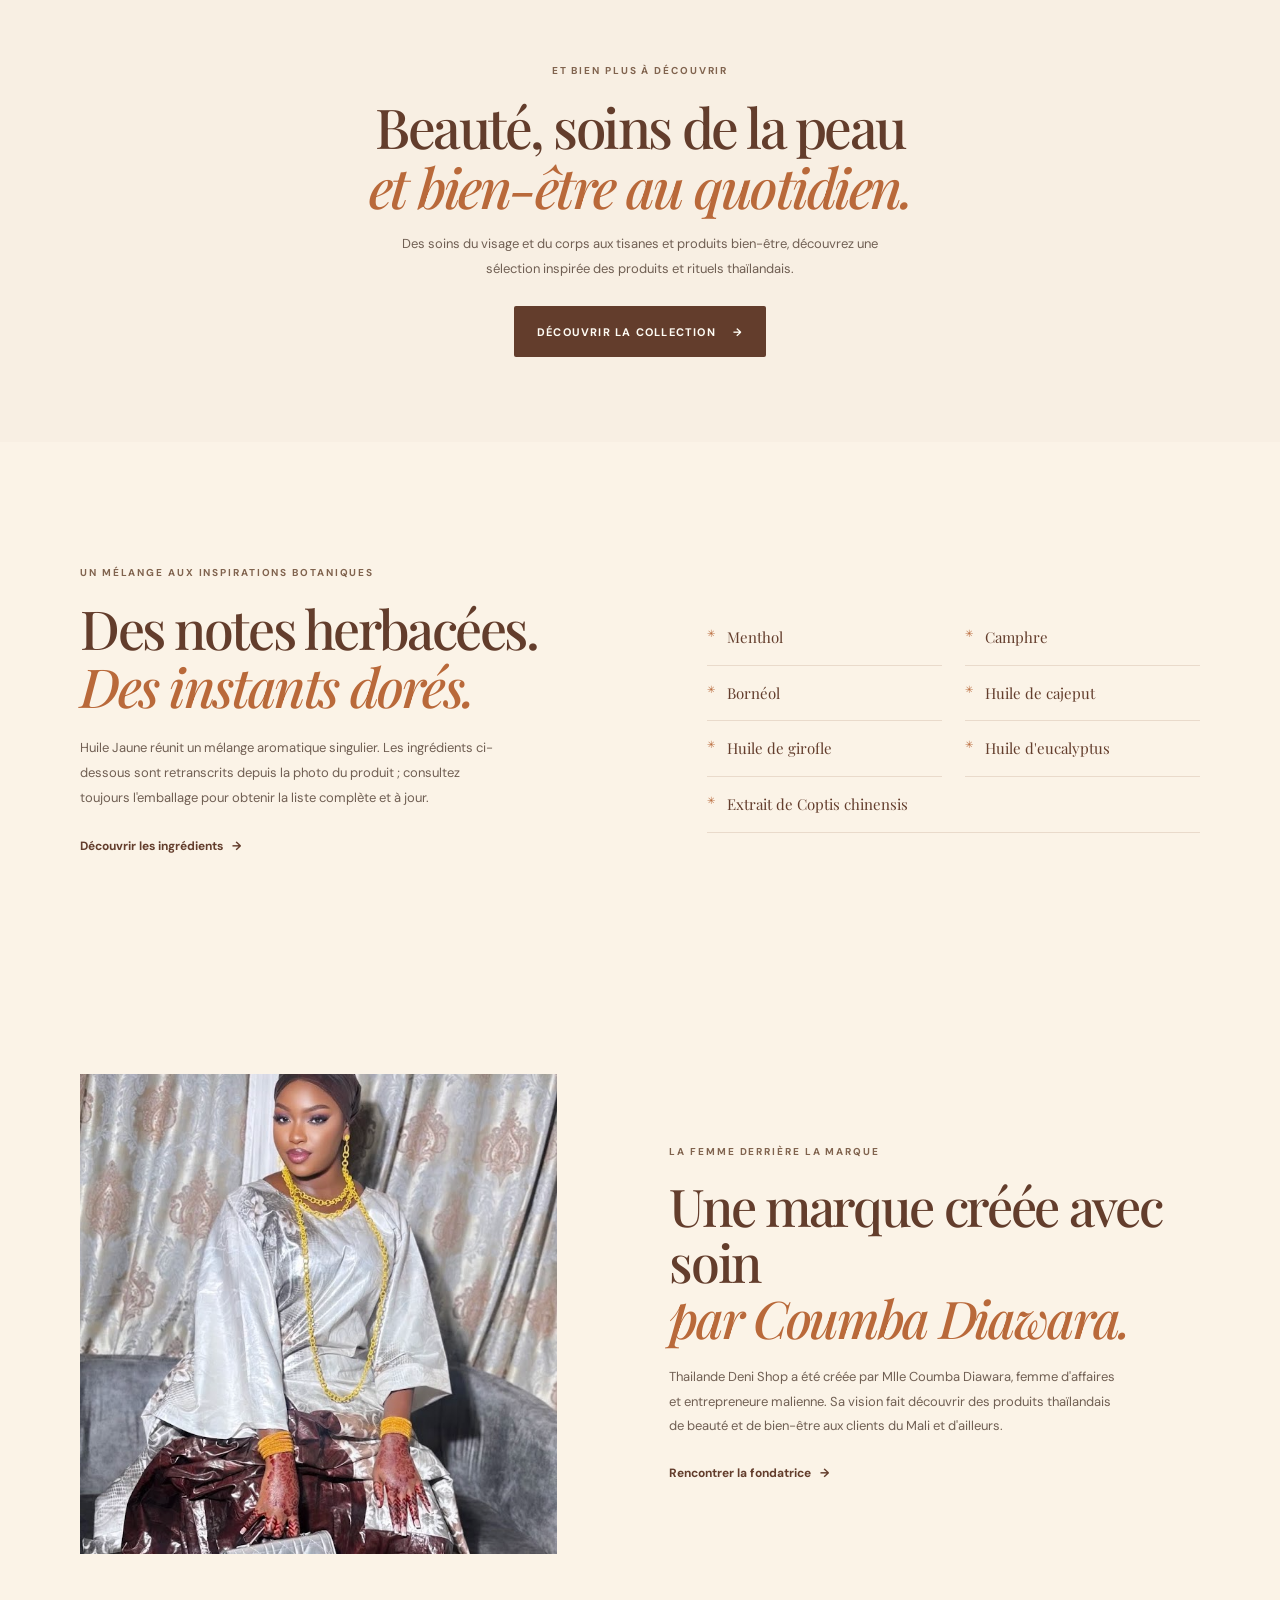
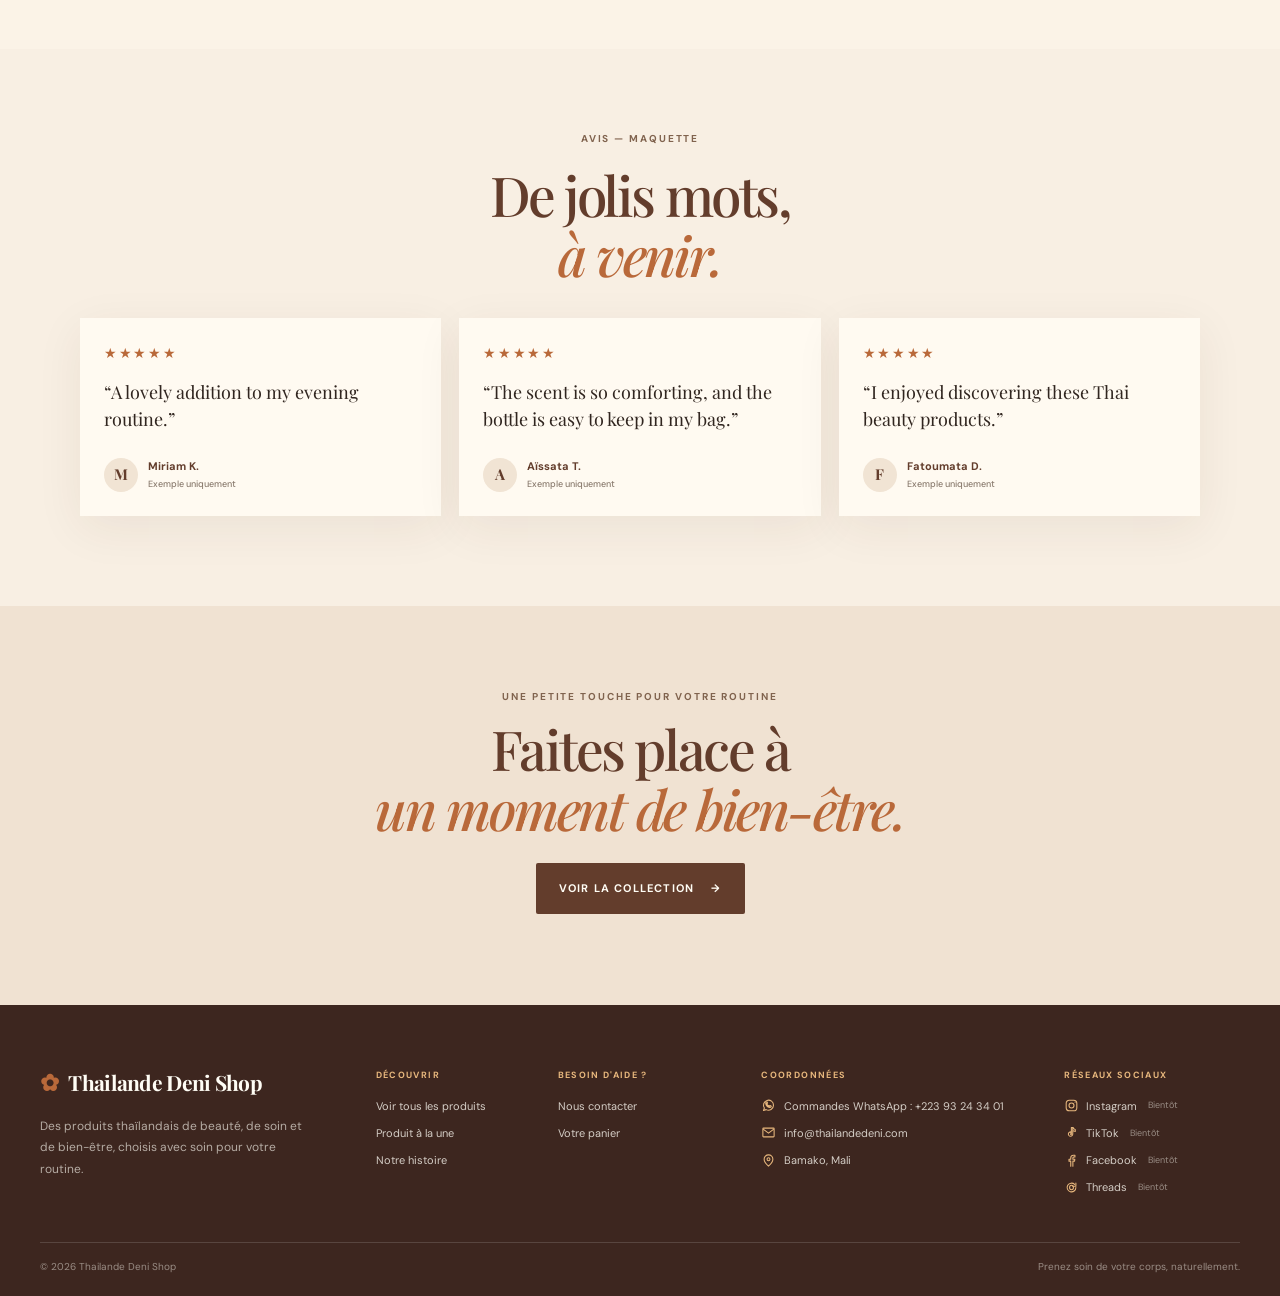
==== commit 507fa969: "ki" ====
--- a/index.html
+++ b/index.html
@@ -3,7 +3,7 @@
   <head>
     <meta charset="utf-8">
     <meta name="viewport" content="width=device-width, initial-scale=1">
-    <meta name="theme-color" content="#f7f5eb">
+    <meta name="theme-color" content="#fbf3e7">
     <meta name="description" content="Discover Thai beauty, skincare and wellness at Thailande Deni Shop, founded by Malian entrepreneur Coumba Diawara.">
     <title>Thailande Deni Shop — Thai beauty & wellness</title>
     <link rel="icon" href="favicon-circle.png" type="image/png">
@@ -37,34 +37,6 @@
         <span>MADE IN THAILAND</span><i aria-hidden="true">✳</i><span>15 ML OF AROMATIC CARE</span><i aria-hidden="true">✳</i><span>YOUR BODY, YOUR RITUAL</span><i aria-hidden="true">✳</i><span>MADE IN THAILAND</span>
       </section>
 
-      <section class="section product-intro">
-        <div class="section-heading">
-          <p class="eyebrow">THE SIGNATURE BLEND</p>
-          <h2>Meet your new<br><em>moment of care.</em></h2>
-        </div>
-        <div class="product-intro-copy">
-          <p>A compact bottle with a distinctive herbal aroma. Massage a few drops into the skin as part of your body-care routine, and let the familiar ritual be a moment just for you.</p>
-          <a class="text-link" href="product.html">Get to know Huile Jaune <span aria-hidden="true">→</span></a>
-        </div>
-      </section>
-
-      <section class="ritual-band">
-        <div class="ritual-copy">
-          <p class="eyebrow eyebrow-light">A SIMPLE LITTLE RITUAL</p>
-          <h2>Pause.<br><em>Apply. Unwind.</em></h2>
-          <p>Warm a few drops between your hands, then massage gently into the area of your choice. Use as needed, following the directions on the product label.</p>
-          <a class="button button-light" href="product.html#how-to-use">How to use <span aria-hidden="true">→</span></a>
-        </div>
-        <span class="ritual-flower" aria-hidden="true">✳</span>
-      </section>
-
-      <section class="home-collection">
-        <p class="eyebrow">A LITTLE MORE TO EXPLORE</p>
-        <h2>Thai beauty, skincare<br><em>& everyday wellness.</em></h2>
-        <p>From skincare and body care to herbal teas and wellness finds, explore a collection inspired by the products and rituals of Thailand.</p>
-        <a class="button button-dark" href="shop.html">Explore the collection <span aria-hidden="true">→</span></a>
-      </section>
-
       <section class="home-gallery-section" aria-labelledby="home-gallery-title">
         <div class="home-gallery-heading">
           <div>
@@ -78,6 +50,25 @@
         </div>
         <div class="home-product-track" id="home-product-track" role="region" aria-label="Product gallery" tabindex="0"></div>
         <a class="text-link home-gallery-link" href="shop.html">Shop all products <span aria-hidden="true">→</span></a>
+      </section>
+
+      <section class="home-collection">
+        <p class="eyebrow">A LITTLE MORE TO EXPLORE</p>
+        <h2>Thai beauty, skincare<br><em>& everyday wellness.</em></h2>
+        <p>From skincare and body care to herbal teas and wellness finds, explore a collection inspired by the products and rituals of Thailand.</p>
+        <a class="button button-dark" href="shop.html">Explore the collection <span aria-hidden="true">→</span></a>
+      </section>
+
+      <section class="section ingredient-section">
+        <div class="ingredient-copy">
+          <p class="eyebrow">A BOTANICAL-INSPIRED BLEND</p>
+          <h2>Herbal notes.<br><em>Golden moments.</em></h2>
+          <p>Huile Jaune brings together a distinctive aromatic blend. The ingredient names below are transcribed from the product image; always check the packaging for the complete, current ingredient information.</p>
+          <a class="text-link" href="product.html#ingredients">Explore the ingredients <span aria-hidden="true">→</span></a>
+        </div>
+        <div class="ingredient-list">
+          <span>Menthol</span><span>Camphor</span><span>Borneol</span><span>Cajeput oil</span><span>Clove oil</span><span>Eucalyptus oil</span><span>Coptis chinensis extract</span>
+        </div>
       </section>
 
       <section class="founder-section">
@@ -116,18 +107,6 @@
         </div>
       </section>
 
-      <section class="section ingredient-section">
-        <div class="ingredient-copy">
-          <p class="eyebrow">A BOTANICAL-INSPIRED BLEND</p>
-          <h2>Herbal notes.<br><em>Golden moments.</em></h2>
-          <p>Huile Jaune brings together a distinctive aromatic blend. The ingredient names below are transcribed from the product image; always check the packaging for the complete, current ingredient information.</p>
-          <a class="text-link" href="product.html#ingredients">Explore the ingredients <span aria-hidden="true">→</span></a>
-        </div>
-        <div class="ingredient-list">
-          <span>Menthol</span><span>Camphor</span><span>Borneol</span><span>Cajeput oil</span><span>Clove oil</span><span>Eucalyptus oil</span><span>Coptis chinensis extract</span>
-        </div>
-      </section>
-
       <section class="closing-cta">
         <p class="eyebrow">A LITTLE SOMETHING FOR YOUR ROUTINE</p>
         <h2>Make room for<br><em>a moment of care.</em></h2>
--- a/styles.css
+++ b/styles.css
@@ -103,6 +103,41 @@
   --shadow-tint: rgba(48,35,57,.07);
 }
 
+html[data-theme="dark"] {
+  color-scheme: dark;
+  --cream: #111713;
+  --paper: #1b241e;
+  --green: #c4d7c8;
+  --green-dark: #090f0b;
+  --green-soft: #2a382e;
+  --gold: #e2bb68;
+  --gold-light: #d7be82;
+  --ink: #e7ece8;
+  --muted: #a7b1a9;
+  --line: #364239;
+  --surface-soft: #202b23;
+  --surface-raised: #18211b;
+  --image-bg: #2a342c;
+  --image-accent: #a3b98e;
+  --eyebrow: #b7b69e;
+  --body-muted: #bbc4bc;
+  --text-muted: #a8b2aa;
+  --text-subtle: #929e95;
+  --input-border: #526055;
+  --input-background: rgba(27,36,30,.82);
+  --header-border: rgba(196,215,200,.12);
+  --header-control-border: rgba(196,215,200,.34);
+  --focus-ring: rgba(226,187,104,.2);
+  --image-stamp-border: rgba(215,190,130,.72);
+  --image-stamp-shadow: rgba(0,0,0,.32);
+  --image-stamp-text: #e7ece8;
+  --image-stamp-accent: #f0d17f;
+  --image-caption-bg: rgba(17,23,19,.9);
+  --ticker-text: #e7ece8;
+  --ticker-accent: #e2bb68;
+  --shadow-tint: rgba(0,0,0,.24);
+}
+
 * { box-sizing: border-box; }
 
 html { scroll-behavior: smooth; }
@@ -524,10 +559,14 @@
 .footer-brand p { max-width: 270px; margin-bottom: 0; color: rgba(255,253,245,.62); font-size: 12px; line-height: 1.8; }
 .footer-heading { margin: 5px 0 14px; color: var(--gold-light); font-size: 9px; font-weight: 700; letter-spacing: .15em; text-transform: uppercase; }
 .footer-links { display: grid; gap: 9px; }
-.footer-links a { color: rgba(255,253,245,.78); font-size: 11px; text-decoration: none; }
+.footer-links a { display: flex; align-items: center; gap: 8px; color: rgba(255,253,245,.78); font-size: 11px; text-decoration: none; }
 .footer-links a:hover { color: var(--gold-light); }
 .footer-links > span { color: rgba(255,253,245,.78); font-size: 11px; }
+.footer-contact-location { display: flex; align-items: center; gap: 8px; }
+.footer-icon { width: 15px; height: 15px; flex: 0 0 15px; fill: none; stroke: var(--gold-light); stroke-linecap: round; stroke-linejoin: round; stroke-width: 1.7; }
+.footer-icon-dot { fill: var(--gold-light); stroke: none; }
 .social-placeholders small { margin-left: 4px; color: rgba(255,253,245,.48); font-size: 9px; }
+.social-placeholders > span { display: flex; align-items: center; gap: 7px; }
 .footer-bottom {
   width: min(1240px, calc(100% - 80px));
   margin: 0 auto;
@@ -552,6 +591,24 @@
   margin: 0 auto;
   padding: 68px 0 40px;
 }
+.shop-toolbar { display: flex; justify-content: flex-end; margin-bottom: 20px; }
+.product-sort-control { display: flex; align-items: center; gap: 12px; color: var(--body-muted); font-size: 11px; }
+.product-sort-control select {
+  appearance: none;
+  min-height: 42px;
+  padding: 0 40px 0 12px;
+  border: 1px solid var(--input-border);
+  border-radius: 0;
+  background-color: var(--paper);
+  background-image:
+    linear-gradient(45deg, transparent 50%, var(--body-muted) 50%),
+    linear-gradient(135deg, var(--body-muted) 50%, transparent 50%);
+  background-position: calc(100% - 17px) 50%, calc(100% - 12px) 50%;
+  background-repeat: no-repeat;
+  background-size: 5px 5px;
+  color: var(--ink);
+}
+.product-sort-control select:focus { border-color: var(--gold); box-shadow: 0 0 0 2px var(--focus-ring); outline: none; }
 .product-grid { display: grid; grid-template-columns: repeat(4, minmax(0, 1fr)); gap: 22px; }
 .catalog-card { min-width: 0; padding: 12px; background: var(--paper); box-shadow: 0 12px 45px var(--shadow-tint); }
 .catalog-card-image { height: 245px; display: block; overflow: hidden; background: var(--surface-raised); }
@@ -875,6 +932,8 @@
   .page-hero h1, .story-hero h1 { font-size: 51px; }
   .page-hero > p:last-child { font-size: 12px; }
   .shop-layout { grid-template-columns: 1fr; gap: 29px; padding: 57px 0 67px; }
+  .shop-toolbar { justify-content: stretch; }
+  .product-sort-control { justify-content: space-between; width: 100%; }
   .shop-aside h2 { font-size: 40px; }
   .shop-aside-note { margin-top: 20px; }
   .shop-card { padding: 11px 11px 15px; }
@@ -924,6 +983,22 @@
   .cart-order-form { grid-template-columns: 1fr; }
 }
 
+html[data-theme="dark"] .button-dark,
+html[data-theme="dark"] .bag-count {
+  background: #31523b;
+  color: #f4f6f2;
+}
+html[data-theme="dark"] .button-dark:hover { background: #41694d; }
+html[data-theme="dark"] .ticker,
+html[data-theme="dark"] .ritual-band,
+html[data-theme="dark"] .image-stamp { background: #203629; }
+html[data-theme="dark"] .gallery-arrow:hover:not(:disabled) {
+  border-color: #41694d;
+  background: #41694d;
+  color: #f4f6f2;
+}
+html[data-theme="dark"] .button-light:hover { background: #e7ece8; color: #203629; }
+
 @media (prefers-reduced-motion: reduce) {
   *, *::before, *::after { scroll-behavior: auto !important; transition-duration: .01ms !important; }
 }
